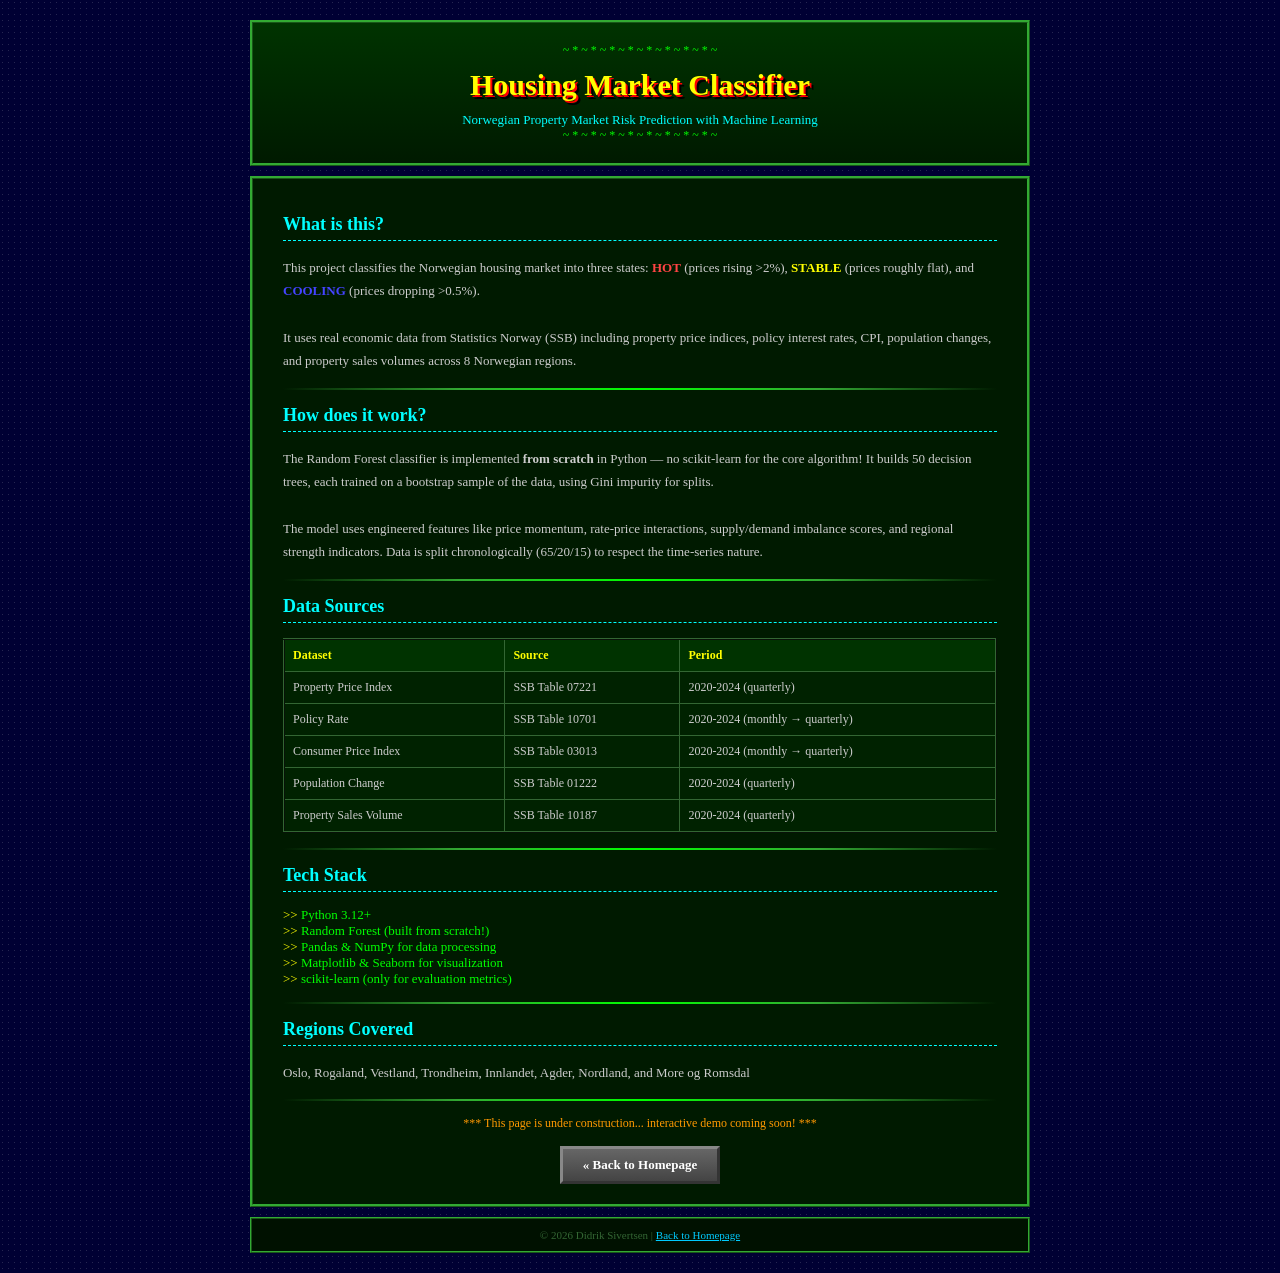
==== landing/housingclassifier/index.html @ 6ca65d62 "Initial portfolio site with Docker Compose orchestration Retro 2002-style landing page at didriksi.c" ====
<!DOCTYPE html>
<html lang="en">
<head>
    <meta charset="UTF-8">
    <meta name="viewport" content="width=device-width, initial-scale=1.0">
    <title>Housing Market Classifier - Didrik Sivertsen</title>
    <style>
        body {
            background-color: #000033;
            background-image: url("data:image/svg+xml,%3Csvg width='6' height='6' viewBox='0 0 6 6' xmlns='http://www.w3.org/2000/svg'%3E%3Crect width='1' height='1' x='2' y='2' fill='%23ffffff' opacity='0.15'/%3E%3C/svg%3E");
            color: #00ff00;
            font-family: 'Comic Sans MS', 'Comic Sans', cursive;
            margin: 0;
            padding: 0;
        }

        .container {
            width: 780px;
            margin: 0 auto;
        }

        .header-table {
            width: 100%;
            border: 3px ridge #33aa33;
            background: linear-gradient(180deg, #003300 0%, #001a00 100%);
            margin-top: 20px;
        }

        .header-table td {
            text-align: center;
            padding: 20px;
        }

        h1 {
            font-size: 30px;
            color: #ffff00;
            text-shadow: 2px 2px #ff0000, 4px 4px #000000;
            margin: 10px 0;
        }

        h2 {
            color: #00ffff;
            font-size: 18px;
            border-bottom: 1px dashed #00ffff;
            padding-bottom: 5px;
        }

        .main-table {
            width: 100%;
            border: 3px ridge #33aa33;
            background-color: #001a00;
            margin-top: 10px;
        }

        .main-table td {
            padding: 20px 30px;
            vertical-align: top;
        }

        .content-text {
            color: #cccccc;
            font-size: 13px;
            line-height: 1.8;
        }

        .tech-list {
            color: #00ff00;
            font-size: 13px;
            list-style-type: none;
            padding-left: 0;
        }

        .tech-list li::before {
            content: ">> ";
            color: #ffff00;
        }

        .separator {
            border: 0;
            height: 2px;
            background: linear-gradient(90deg, transparent, #33aa33, #00ff00, #33aa33, transparent);
            margin: 15px 0;
        }

        .info-table {
            width: 100%;
            border: 2px inset #336633;
            background-color: #002200;
            border-collapse: collapse;
            margin: 10px 0;
            font-size: 12px;
        }

        .info-table th {
            background-color: #003300;
            color: #ffff00;
            padding: 8px;
            border: 1px solid #336633;
            text-align: left;
        }

        .info-table td {
            color: #cccccc;
            padding: 8px;
            border: 1px solid #336633;
        }

        .back-btn {
            display: inline-block;
            padding: 8px 20px;
            font-family: 'Comic Sans MS', 'Comic Sans', cursive;
            font-size: 13px;
            font-weight: bold;
            text-decoration: none;
            background: linear-gradient(180deg, #666666 0%, #444444 100%);
            color: #ffffff;
            border: 3px outset #888888;
            cursor: pointer;
        }

        .back-btn:hover {
            border-style: inset;
        }

        .construction {
            color: #ff9900;
            font-size: 12px;
            text-align: center;
        }

        .stars {
            color: #00ff00;
            font-size: 12px;
        }

        .footer-table {
            width: 100%;
            border: 2px ridge #33aa33;
            background-color: #001100;
            margin-top: 10px;
            margin-bottom: 20px;
        }

        .footer-table td {
            text-align: center;
            padding: 10px;
            font-size: 11px;
            color: #336633;
        }

        a {
            color: #00ccff;
        }

        a:visited {
            color: #cc66ff;
        }

        .blink {
            animation: blink-animation 1s steps(2, start) infinite;
        }

        @keyframes blink-animation {
            to { visibility: hidden; }
        }

        .label-hot { color: #ff4444; font-weight: bold; }
        .label-stable { color: #ffff00; font-weight: bold; }
        .label-cooling { color: #4444ff; font-weight: bold; }
    </style>
</head>
<body>

<div class="container">

    <!-- HEADER -->
    <table class="header-table" cellpadding="0" cellspacing="0">
        <tr>
            <td>
                <div class="stars">~ * ~ * ~ * ~ * ~ * ~ * ~ * ~ * ~</div>
                <h1>Housing Market Classifier</h1>
                <div style="color: #00ffff; font-size: 13px;">Norwegian Property Market Risk Prediction with Machine Learning</div>
                <div class="stars">~ * ~ * ~ * ~ * ~ * ~ * ~ * ~ * ~</div>
            </td>
        </tr>
    </table>

    <!-- MAIN CONTENT -->
    <table class="main-table" cellpadding="0" cellspacing="0">
        <tr>
            <td>
                <h2>What is this?</h2>
                <p class="content-text">
                    This project classifies the Norwegian housing market into three states:
                    <span class="label-hot">HOT</span> (prices rising &gt;2%),
                    <span class="label-stable">STABLE</span> (prices roughly flat), and
                    <span class="label-cooling">COOLING</span> (prices dropping &gt;0.5%).
                    <br><br>
                    It uses real economic data from Statistics Norway (SSB) including property
                    price indices, policy interest rates, CPI, population changes, and property
                    sales volumes across 8 Norwegian regions.
                </p>

                <hr class="separator">

                <h2>How does it work?</h2>
                <p class="content-text">
                    The Random Forest classifier is implemented <b>from scratch</b> in Python &mdash;
                    no scikit-learn for the core algorithm! It builds 50 decision trees, each trained
                    on a bootstrap sample of the data, using Gini impurity for splits.
                    <br><br>
                    The model uses engineered features like price momentum, rate-price interactions,
                    supply/demand imbalance scores, and regional strength indicators. Data is split
                    chronologically (65/20/15) to respect the time-series nature.
                </p>

                <hr class="separator">

                <h2>Data Sources</h2>
                <table class="info-table">
                    <tr>
                        <th>Dataset</th>
                        <th>Source</th>
                        <th>Period</th>
                    </tr>
                    <tr>
                        <td>Property Price Index</td>
                        <td>SSB Table 07221</td>
                        <td>2020-2024 (quarterly)</td>
                    </tr>
                    <tr>
                        <td>Policy Rate</td>
                        <td>SSB Table 10701</td>
                        <td>2020-2024 (monthly &rarr; quarterly)</td>
                    </tr>
                    <tr>
                        <td>Consumer Price Index</td>
                        <td>SSB Table 03013</td>
                        <td>2020-2024 (monthly &rarr; quarterly)</td>
                    </tr>
                    <tr>
                        <td>Population Change</td>
                        <td>SSB Table 01222</td>
                        <td>2020-2024 (quarterly)</td>
                    </tr>
                    <tr>
                        <td>Property Sales Volume</td>
                        <td>SSB Table 10187</td>
                        <td>2020-2024 (quarterly)</td>
                    </tr>
                </table>

                <hr class="separator">

                <h2>Tech Stack</h2>
                <ul class="tech-list">
                    <li>Python 3.12+</li>
                    <li>Random Forest (built from scratch!)</li>
                    <li>Pandas &amp; NumPy for data processing</li>
                    <li>Matplotlib &amp; Seaborn for visualization</li>
                    <li>scikit-learn (only for evaluation metrics)</li>
                </ul>

                <hr class="separator">

                <h2>Regions Covered</h2>
                <p class="content-text">
                    Oslo, Rogaland, Vestland, Trondheim, Innlandet, Agder, Nordland, and More og Romsdal
                </p>

                <hr class="separator">

                <p class="construction">
                    <span class="blink">***</span>
                    This page is under construction... interactive demo coming soon!
                    <span class="blink">***</span>
                </p>

                <div style="text-align: center; margin-top: 15px;">
                    <a href="/" class="back-btn">&laquo; Back to Homepage</a>
                </div>
            </td>
        </tr>
    </table>

    <!-- FOOTER -->
    <table class="footer-table" cellpadding="0" cellspacing="0">
        <tr>
            <td>
                <div>&copy; 2026 Didrik Sivertsen | <a href="/">Back to Homepage</a></div>
            </td>
        </tr>
    </table>

</div>

</body>
</html>
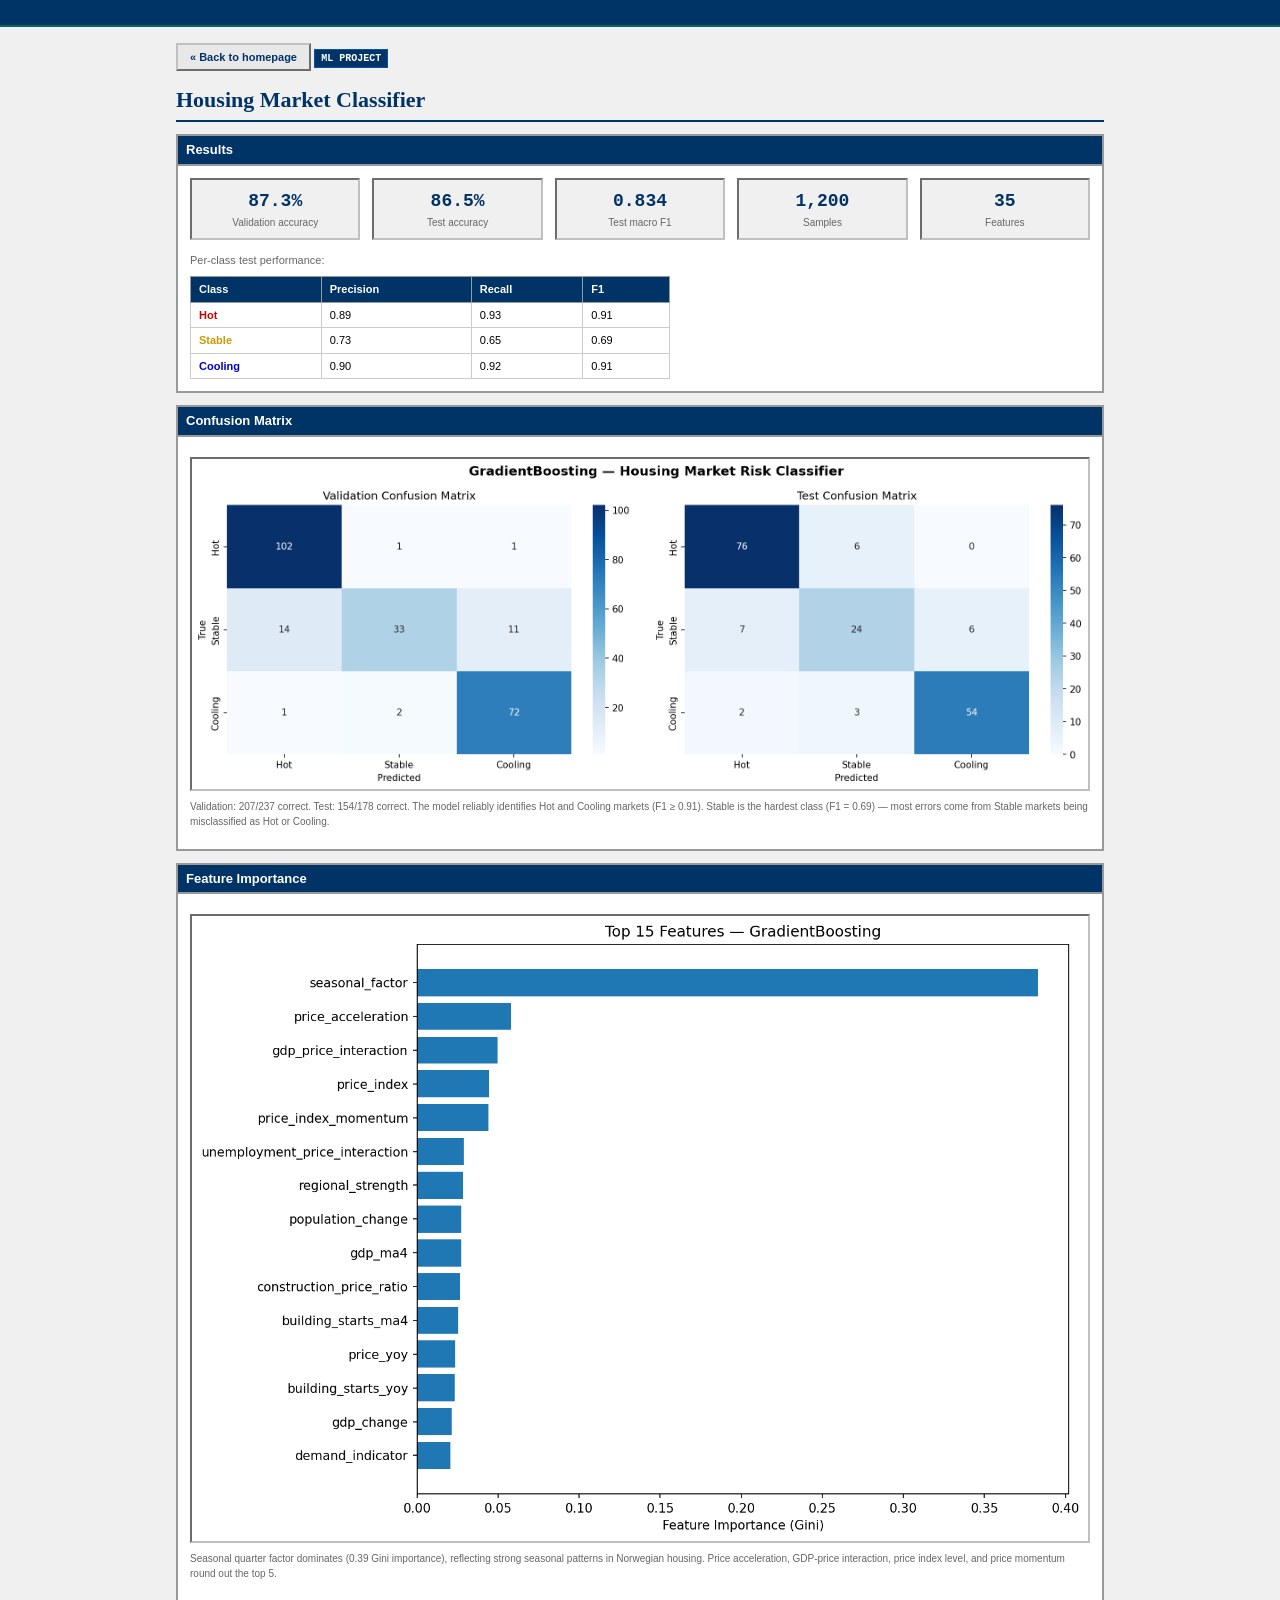
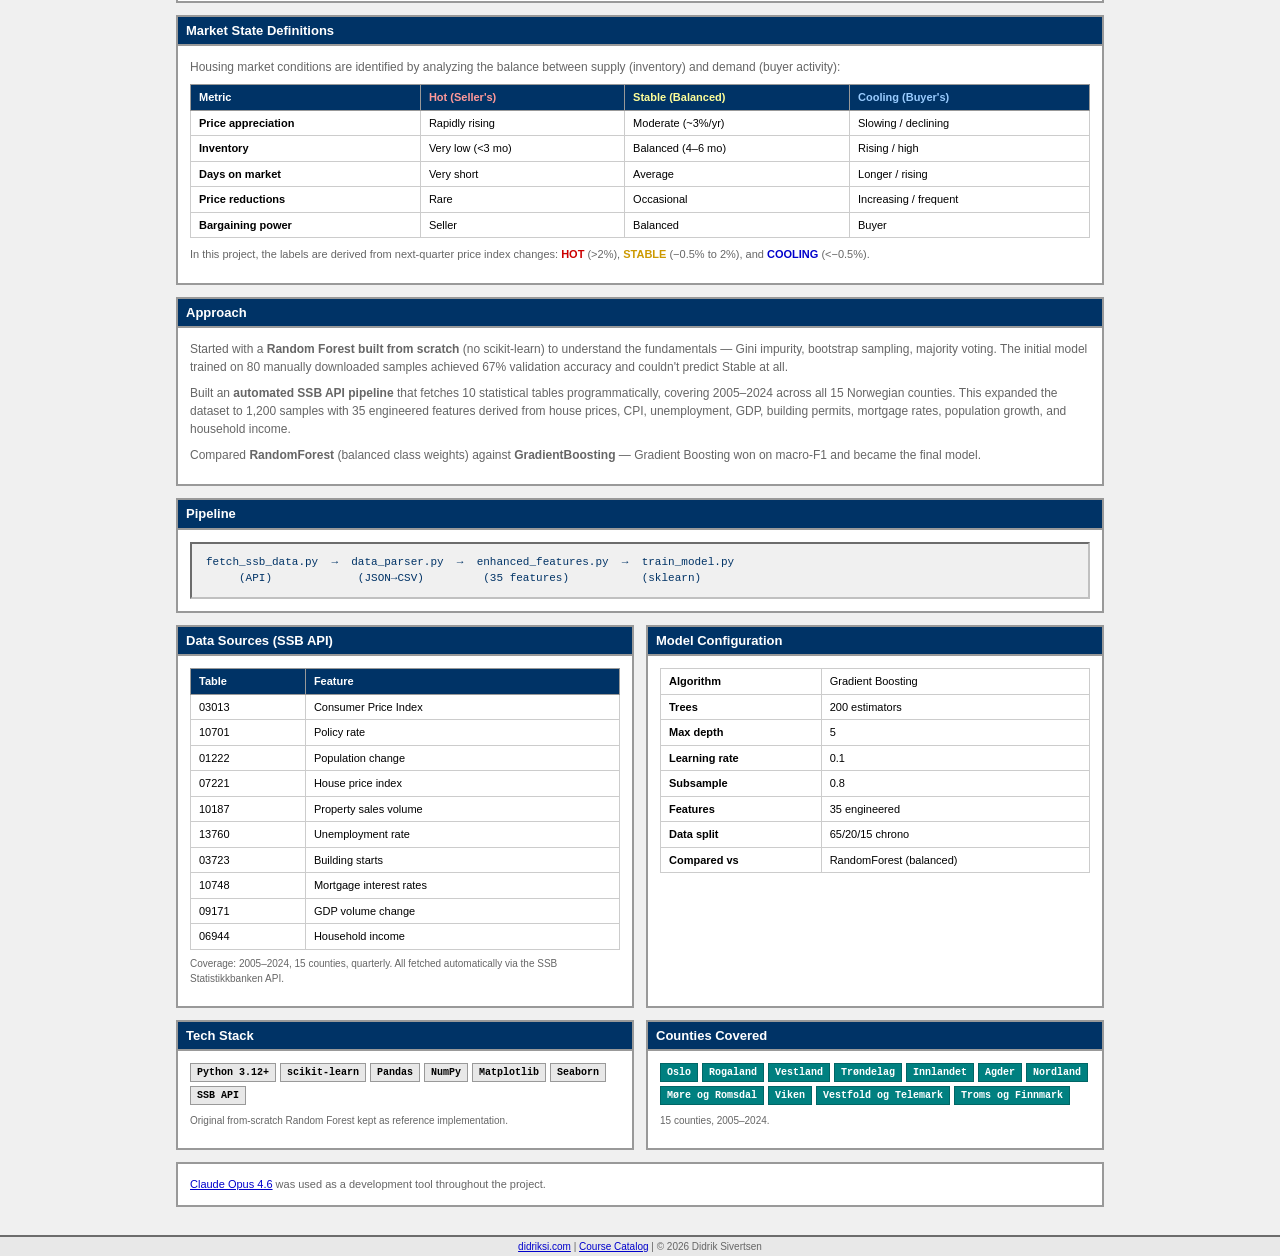
==== commit 48138ca2: "Redesign landing and housing classifier pages with retro style and real ML results - Restyle homepag" ====
--- a/landing/housingclassifier/index.html
+++ b/landing/housingclassifier/index.html
@@ -5,294 +5,649 @@
     <meta name="viewport" content="width=device-width, initial-scale=1.0">
     <title>Housing Market Classifier - Didrik Sivertsen</title>
     <style>
-        body {
-            background-color: #000033;
-            background-image: url("data:image/svg+xml,%3Csvg width='6' height='6' viewBox='0 0 6 6' xmlns='http://www.w3.org/2000/svg'%3E%3Crect width='1' height='1' x='2' y='2' fill='%23ffffff' opacity='0.15'/%3E%3C/svg%3E");
-            color: #00ff00;
-            font-family: 'Comic Sans MS', 'Comic Sans', cursive;
+        :root {
+            --navy: #003366;
+            --teal: #008080;
+            --dark-teal: #006666;
+            --silver: #c0c0c0;
+            --light-gray: #e8e8e8;
+            --bg-gray: #f0f0f0;
+            --dark-gray: #666666;
+            --white: #ffffff;
+            --black: #000000;
+            --border-dark: #999999;
+            --border-light: #cccccc;
+            --highlight-bg: #ffffcc;
+        }
+
+        *, *::before, *::after {
+            box-sizing: border-box;
             margin: 0;
             padding: 0;
         }
 
+        body {
+            font-family: Verdana, Tahoma, Geneva, Arial, sans-serif;
+            font-size: 12px;
+            line-height: 1.5;
+            color: var(--black);
+            background-color: var(--bg-gray);
+            min-height: 100vh;
+            display: flex;
+            flex-direction: column;
+        }
+
+        .marquee {
+            background-color: var(--navy);
+            color: #00ff00;
+            font-family: 'Courier New', Courier, monospace;
+            font-size: 11px;
+            padding: 4px 0;
+            overflow: hidden;
+            white-space: nowrap;
+            border-bottom: 2px solid var(--dark-teal);
+        }
+
+        .marquee-text {
+            display: inline-block;
+            white-space: nowrap;
+            animation: marquee-scroll 22s linear infinite;
+            padding-left: 100%;
+        }
+
+        @keyframes marquee-scroll {
+            0% { transform: translateX(0); }
+            100% { transform: translateX(-100%); }
+        }
+
         .container {
-            width: 780px;
+            flex: 1;
+            max-width: 960px;
+            width: 100%;
             margin: 0 auto;
-        }
-
-        .header-table {
+            padding: 16px;
+        }
+
+        .btn-back {
+            font-family: Verdana, Tahoma, sans-serif;
+            font-size: 11px;
+            font-weight: bold;
+            padding: 4px 12px;
+            background-color: var(--light-gray);
+            color: var(--navy);
+            border: 2px outset var(--silver);
+            cursor: pointer;
+            text-decoration: none;
+            display: inline-block;
+            margin-bottom: 12px;
+        }
+
+        .btn-back:hover { background-color: var(--silver); }
+        .btn-back:active { border-style: inset; }
+
+        h1 {
+            font-family: Georgia, 'Times New Roman', Times, serif;
+            font-size: 22px;
+            font-weight: bold;
+            color: var(--navy);
+            border-bottom: 2px solid var(--navy);
+            padding-bottom: 4px;
+            margin-bottom: 12px;
+        }
+
+        p { margin-bottom: 8px; }
+
+        .panel {
+            background-color: var(--white);
+            border: 2px solid var(--border-dark);
+            margin-bottom: 12px;
+        }
+
+        .panel-header {
+            background-color: var(--navy);
+            color: var(--white);
+            font-family: Verdana, Tahoma, sans-serif;
+            font-size: 13px;
+            font-weight: bold;
+            padding: 4px 8px;
+            border-bottom: 2px solid var(--border-dark);
+        }
+
+        .panel-body {
+            padding: 12px;
+        }
+
+        .panel-body p {
+            font-size: 12px;
+            color: var(--dark-gray);
+        }
+
+        .badge {
+            display: inline-block;
+            font-family: 'Courier New', Courier, monospace;
+            font-size: 10px;
+            font-weight: bold;
+            padding: 1px 6px;
+            border: 1px solid #0055aa;
+            background-color: var(--navy);
+            color: var(--white);
+            margin-bottom: 8px;
+        }
+
+        /* Stats row */
+        .stats-row {
+            display: flex;
+            gap: 12px;
+            margin-bottom: 12px;
+            flex-wrap: wrap;
+        }
+
+        .stat-box {
+            text-align: center;
+            background-color: var(--bg-gray);
+            border: 2px inset var(--silver);
+            padding: 8px 16px;
+            flex: 1;
+            min-width: 100px;
+        }
+
+        .highlight-number {
+            font-family: 'Courier New', Courier, monospace;
+            font-size: 18px;
+            font-weight: bold;
+            color: var(--navy);
+        }
+
+        .highlight-label {
+            font-size: 10px;
+            color: var(--dark-gray);
+        }
+
+        /* Per-class table */
+        .data-table {
             width: 100%;
-            border: 3px ridge #33aa33;
-            background: linear-gradient(180deg, #003300 0%, #001a00 100%);
-            margin-top: 20px;
-        }
-
-        .header-table td {
+            border-collapse: collapse;
+            font-size: 11px;
+            border: 1px solid var(--border-dark);
+        }
+
+        .data-table th {
+            text-align: left;
+            font-weight: bold;
+            font-size: 11px;
+            color: var(--white);
+            background-color: var(--navy);
+            padding: 4px 8px;
+            border: 1px solid var(--border-dark);
+        }
+
+        .data-table td {
+            padding: 4px 8px;
+            color: var(--black);
+            border: 1px solid var(--border-light);
+            background-color: var(--white);
+        }
+
+        .data-table tr:hover td {
+            background-color: var(--highlight-bg);
+        }
+
+        /* Labels */
+        .label-hot { color: #cc0000; font-weight: bold; }
+        .label-stable { color: #cc9900; font-weight: bold; }
+        .label-cooling { color: #0000cc; font-weight: bold; }
+
+        /* Images */
+        .chart-img {
+            width: 100%;
+            max-width: 100%;
+            border: 2px inset var(--silver);
+            display: block;
+            margin: 8px 0;
+        }
+
+        /* Two-column layout */
+        .two-col {
+            display: grid;
+            grid-template-columns: 1fr 1fr;
+            gap: 12px;
+        }
+
+        @media (max-width: 700px) {
+            .two-col { grid-template-columns: 1fr; }
+        }
+
+        /* Tech badges */
+        .tech-list {
+            list-style: none;
+            padding: 0;
+            display: flex;
+            flex-wrap: wrap;
+            gap: 4px;
+        }
+
+        .tech-list li {
+            font-family: 'Courier New', Courier, monospace;
+            font-size: 10px;
+            font-weight: bold;
+            padding: 1px 6px;
+            border: 1px solid var(--border-dark);
+            background-color: var(--light-gray);
+            color: var(--black);
+        }
+
+        /* Region badges */
+        .region-list {
+            display: flex;
+            flex-wrap: wrap;
+            gap: 4px;
+        }
+
+        .region-tag {
+            font-family: 'Courier New', Courier, monospace;
+            font-size: 10px;
+            font-weight: bold;
+            padding: 1px 6px;
+            border: 1px solid var(--dark-teal);
+            background-color: var(--teal);
+            color: var(--white);
+        }
+
+        /* Feature bar chart (CSS) */
+        .feat-row {
+            display: flex;
+            align-items: center;
+            margin-bottom: 3px;
+        }
+
+        .feat-name {
+            min-width: 180px;
+            font-family: 'Courier New', Courier, monospace;
+            font-size: 10px;
+            color: var(--dark-gray);
+            text-align: right;
+            padding-right: 8px;
+        }
+
+        .feat-bar-bg {
+            flex: 1;
+            height: 14px;
+            background-color: var(--light-gray);
+            border: 1px solid var(--border-light);
+        }
+
+        .feat-bar-fill {
+            height: 100%;
+            background-color: var(--navy);
+        }
+
+        .feat-bar-fill.top {
+            background-color: var(--teal);
+        }
+
+        .feat-value {
+            font-family: 'Courier New', Courier, monospace;
+            font-size: 10px;
+            color: var(--dark-gray);
+            min-width: 45px;
+            padding-left: 6px;
+        }
+
+        /* Pipeline */
+        .pipeline {
+            font-family: 'Courier New', Courier, monospace;
+            font-size: 11px;
+            color: var(--navy);
+            background-color: var(--bg-gray);
+            border: 2px inset var(--silver);
+            padding: 10px 14px;
+            white-space: pre;
+            overflow-x: auto;
+        }
+
+        /* Status bar */
+        .status-bar {
+            background-color: var(--light-gray);
+            border-top: 2px inset var(--silver);
+            padding: 2px 8px;
+            font-size: 10px;
+            color: var(--dark-gray);
             text-align: center;
-            padding: 20px;
-        }
-
-        h1 {
-            font-size: 30px;
-            color: #ffff00;
-            text-shadow: 2px 2px #ff0000, 4px 4px #000000;
-            margin: 10px 0;
-        }
-
-        h2 {
-            color: #00ffff;
-            font-size: 18px;
-            border-bottom: 1px dashed #00ffff;
-            padding-bottom: 5px;
-        }
-
-        .main-table {
-            width: 100%;
-            border: 3px ridge #33aa33;
-            background-color: #001a00;
-            margin-top: 10px;
-        }
-
-        .main-table td {
-            padding: 20px 30px;
-            vertical-align: top;
-        }
-
-        .content-text {
-            color: #cccccc;
-            font-size: 13px;
-            line-height: 1.8;
-        }
-
-        .tech-list {
-            color: #00ff00;
-            font-size: 13px;
-            list-style-type: none;
-            padding-left: 0;
-        }
-
-        .tech-list li::before {
-            content: ">> ";
-            color: #ffff00;
-        }
-
-        .separator {
-            border: 0;
-            height: 2px;
-            background: linear-gradient(90deg, transparent, #33aa33, #00ff00, #33aa33, transparent);
-            margin: 15px 0;
-        }
-
-        .info-table {
-            width: 100%;
-            border: 2px inset #336633;
-            background-color: #002200;
-            border-collapse: collapse;
-            margin: 10px 0;
-            font-size: 12px;
-        }
-
-        .info-table th {
-            background-color: #003300;
-            color: #ffff00;
-            padding: 8px;
-            border: 1px solid #336633;
-            text-align: left;
-        }
-
-        .info-table td {
-            color: #cccccc;
-            padding: 8px;
-            border: 1px solid #336633;
-        }
-
-        .back-btn {
-            display: inline-block;
-            padding: 8px 20px;
-            font-family: 'Comic Sans MS', 'Comic Sans', cursive;
-            font-size: 13px;
-            font-weight: bold;
-            text-decoration: none;
-            background: linear-gradient(180deg, #666666 0%, #444444 100%);
-            color: #ffffff;
-            border: 3px outset #888888;
-            cursor: pointer;
-        }
-
-        .back-btn:hover {
-            border-style: inset;
-        }
-
-        .construction {
-            color: #ff9900;
-            font-size: 12px;
-            text-align: center;
-        }
-
-        .stars {
-            color: #00ff00;
-            font-size: 12px;
-        }
-
-        .footer-table {
-            width: 100%;
-            border: 2px ridge #33aa33;
-            background-color: #001100;
-            margin-top: 10px;
-            margin-bottom: 20px;
-        }
-
-        .footer-table td {
-            text-align: center;
-            padding: 10px;
-            font-size: 11px;
-            color: #336633;
-        }
-
-        a {
-            color: #00ccff;
-        }
-
-        a:visited {
-            color: #cc66ff;
-        }
-
-        .blink {
-            animation: blink-animation 1s steps(2, start) infinite;
-        }
-
-        @keyframes blink-animation {
-            to { visibility: hidden; }
-        }
-
-        .label-hot { color: #ff4444; font-weight: bold; }
-        .label-stable { color: #ffff00; font-weight: bold; }
-        .label-cooling { color: #4444ff; font-weight: bold; }
+            margin-top: auto;
+        }
+
+        .status-bar a {
+            color: #0000cc;
+            text-decoration: underline;
+        }
+
+        .status-bar a:hover { color: #cc0000; }
     </style>
 </head>
 <body>
 
-<div class="container">
-
-    <!-- HEADER -->
-    <table class="header-table" cellpadding="0" cellspacing="0">
-        <tr>
-            <td>
-                <div class="stars">~ * ~ * ~ * ~ * ~ * ~ * ~ * ~ * ~</div>
-                <h1>Housing Market Classifier</h1>
-                <div style="color: #00ffff; font-size: 13px;">Norwegian Property Market Risk Prediction with Machine Learning</div>
-                <div class="stars">~ * ~ * ~ * ~ * ~ * ~ * ~ * ~ * ~</div>
-            </td>
-        </tr>
-    </table>
-
-    <!-- MAIN CONTENT -->
-    <table class="main-table" cellpadding="0" cellspacing="0">
-        <tr>
-            <td>
-                <h2>What is this?</h2>
-                <p class="content-text">
-                    This project classifies the Norwegian housing market into three states:
-                    <span class="label-hot">HOT</span> (prices rising &gt;2%),
-                    <span class="label-stable">STABLE</span> (prices roughly flat), and
-                    <span class="label-cooling">COOLING</span> (prices dropping &gt;0.5%).
-                    <br><br>
-                    It uses real economic data from Statistics Norway (SSB) including property
-                    price indices, policy interest rates, CPI, population changes, and property
-                    sales volumes across 8 Norwegian regions.
-                </p>
-
-                <hr class="separator">
-
-                <h2>How does it work?</h2>
-                <p class="content-text">
-                    The Random Forest classifier is implemented <b>from scratch</b> in Python &mdash;
-                    no scikit-learn for the core algorithm! It builds 50 decision trees, each trained
-                    on a bootstrap sample of the data, using Gini impurity for splits.
-                    <br><br>
-                    The model uses engineered features like price momentum, rate-price interactions,
-                    supply/demand imbalance scores, and regional strength indicators. Data is split
-                    chronologically (65/20/15) to respect the time-series nature.
-                </p>
-
-                <hr class="separator">
-
-                <h2>Data Sources</h2>
-                <table class="info-table">
-                    <tr>
-                        <th>Dataset</th>
-                        <th>Source</th>
-                        <th>Period</th>
-                    </tr>
-                    <tr>
-                        <td>Property Price Index</td>
-                        <td>SSB Table 07221</td>
-                        <td>2020-2024 (quarterly)</td>
-                    </tr>
-                    <tr>
-                        <td>Policy Rate</td>
-                        <td>SSB Table 10701</td>
-                        <td>2020-2024 (monthly &rarr; quarterly)</td>
-                    </tr>
-                    <tr>
-                        <td>Consumer Price Index</td>
-                        <td>SSB Table 03013</td>
-                        <td>2020-2024 (monthly &rarr; quarterly)</td>
-                    </tr>
-                    <tr>
-                        <td>Population Change</td>
-                        <td>SSB Table 01222</td>
-                        <td>2020-2024 (quarterly)</td>
-                    </tr>
-                    <tr>
-                        <td>Property Sales Volume</td>
-                        <td>SSB Table 10187</td>
-                        <td>2020-2024 (quarterly)</td>
-                    </tr>
+    <div class="marquee">
+        <div class="marquee-text">
+            *** Housing Market Classifier *** 86.5% test accuracy with Gradient Boosting *** 1,200 samples across 15 Norwegian counties *** didriksi.com ***
+        </div>
+    </div>
+
+    <div class="container">
+        <a href="/" class="btn-back">&laquo; Back to homepage</a>
+
+        <span class="badge">ML PROJECT</span>
+        <h1>Housing Market Classifier</h1>
+
+        <!-- Key Results First -->
+        <div class="panel">
+            <div class="panel-header">Results</div>
+            <div class="panel-body">
+                <div class="stats-row">
+                    <div class="stat-box">
+                        <div class="highlight-number">87.3%</div>
+                        <div class="highlight-label">Validation accuracy</div>
+                    </div>
+                    <div class="stat-box">
+                        <div class="highlight-number">86.5%</div>
+                        <div class="highlight-label">Test accuracy</div>
+                    </div>
+                    <div class="stat-box">
+                        <div class="highlight-number">0.834</div>
+                        <div class="highlight-label">Test macro F1</div>
+                    </div>
+                    <div class="stat-box">
+                        <div class="highlight-number">1,200</div>
+                        <div class="highlight-label">Samples</div>
+                    </div>
+                    <div class="stat-box">
+                        <div class="highlight-number">35</div>
+                        <div class="highlight-label">Features</div>
+                    </div>
+                </div>
+
+                <p style="font-size: 11px; color: var(--dark-gray);">
+                    Per-class test performance:
+                </p>
+                <table class="data-table" style="max-width: 480px;">
+                    <thead>
+                        <tr>
+                            <th>Class</th>
+                            <th>Precision</th>
+                            <th>Recall</th>
+                            <th>F1</th>
+                        </tr>
+                    </thead>
+                    <tbody>
+                        <tr>
+                            <td><span class="label-hot">Hot</span></td>
+                            <td>0.89</td>
+                            <td>0.93</td>
+                            <td>0.91</td>
+                        </tr>
+                        <tr>
+                            <td><span class="label-stable">Stable</span></td>
+                            <td>0.73</td>
+                            <td>0.65</td>
+                            <td>0.69</td>
+                        </tr>
+                        <tr>
+                            <td><span class="label-cooling">Cooling</span></td>
+                            <td>0.90</td>
+                            <td>0.92</td>
+                            <td>0.91</td>
+                        </tr>
+                    </tbody>
                 </table>
-
-                <hr class="separator">
-
-                <h2>Tech Stack</h2>
-                <ul class="tech-list">
-                    <li>Python 3.12+</li>
-                    <li>Random Forest (built from scratch!)</li>
-                    <li>Pandas &amp; NumPy for data processing</li>
-                    <li>Matplotlib &amp; Seaborn for visualization</li>
-                    <li>scikit-learn (only for evaluation metrics)</li>
-                </ul>
-
-                <hr class="separator">
-
-                <h2>Regions Covered</h2>
-                <p class="content-text">
-                    Oslo, Rogaland, Vestland, Trondheim, Innlandet, Agder, Nordland, and More og Romsdal
-                </p>
-
-                <hr class="separator">
-
-                <p class="construction">
-                    <span class="blink">***</span>
-                    This page is under construction... interactive demo coming soon!
-                    <span class="blink">***</span>
-                </p>
-
-                <div style="text-align: center; margin-top: 15px;">
-                    <a href="/" class="back-btn">&laquo; Back to Homepage</a>
+            </div>
+        </div>
+
+        <!-- Confusion Matrix -->
+        <div class="panel">
+            <div class="panel-header">Confusion Matrix</div>
+            <div class="panel-body">
+                <img src="img/confusion_matrix.png" alt="Confusion matrix showing validation and test results for GradientBoosting classifier" class="chart-img">
+                <p style="font-size: 10px; color: var(--dark-gray); margin-top: 4px;">
+                    Validation: 207/237 correct. Test: 154/178 correct. The model reliably identifies
+                    Hot and Cooling markets (F1 &ge; 0.91). Stable is the hardest class (F1 = 0.69) &mdash;
+                    most errors come from Stable markets being misclassified as Hot or Cooling.
+                </p>
+            </div>
+        </div>
+
+        <!-- Feature Importance -->
+        <div class="panel">
+            <div class="panel-header">Feature Importance</div>
+            <div class="panel-body">
+                <img src="img/feature_importance.png" alt="Top 15 features by Gini importance for GradientBoosting model" class="chart-img">
+                <p style="font-size: 10px; color: var(--dark-gray); margin-top: 4px;">
+                    Seasonal quarter factor dominates (0.39 Gini importance), reflecting strong
+                    seasonal patterns in Norwegian housing. Price acceleration, GDP-price interaction,
+                    price index level, and price momentum round out the top 5.
+                </p>
+            </div>
+        </div>
+
+        <!-- Market States -->
+        <div class="panel">
+            <div class="panel-header">Market State Definitions</div>
+            <div class="panel-body">
+                <p>
+                    Housing market conditions are identified by analyzing the balance between supply
+                    (inventory) and demand (buyer activity):
+                </p>
+
+                <table class="data-table" style="margin: 8px 0;">
+                    <thead>
+                        <tr>
+                            <th>Metric</th>
+                            <th><span style="color: #ff9999;">Hot (Seller's)</span></th>
+                            <th><span style="color: #ffff99;">Stable (Balanced)</span></th>
+                            <th><span style="color: #99ccff;">Cooling (Buyer's)</span></th>
+                        </tr>
+                    </thead>
+                    <tbody>
+                        <tr>
+                            <td style="font-weight: bold;">Price appreciation</td>
+                            <td>Rapidly rising</td>
+                            <td>Moderate (~3%/yr)</td>
+                            <td>Slowing / declining</td>
+                        </tr>
+                        <tr>
+                            <td style="font-weight: bold;">Inventory</td>
+                            <td>Very low (&lt;3 mo)</td>
+                            <td>Balanced (4&ndash;6 mo)</td>
+                            <td>Rising / high</td>
+                        </tr>
+                        <tr>
+                            <td style="font-weight: bold;">Days on market</td>
+                            <td>Very short</td>
+                            <td>Average</td>
+                            <td>Longer / rising</td>
+                        </tr>
+                        <tr>
+                            <td style="font-weight: bold;">Price reductions</td>
+                            <td>Rare</td>
+                            <td>Occasional</td>
+                            <td>Increasing / frequent</td>
+                        </tr>
+                        <tr>
+                            <td style="font-weight: bold;">Bargaining power</td>
+                            <td>Seller</td>
+                            <td>Balanced</td>
+                            <td>Buyer</td>
+                        </tr>
+                    </tbody>
+                </table>
+
+                <p style="font-size: 11px; color: var(--dark-gray);">
+                    In this project, the labels are derived from next-quarter price index changes:
+                    <span class="label-hot">HOT</span> (&gt;2%),
+                    <span class="label-stable">STABLE</span> (&minus;0.5% to 2%), and
+                    <span class="label-cooling">COOLING</span> (&lt;&minus;0.5%).
+                </p>
+            </div>
+        </div>
+
+        <!-- Approach -->
+        <div class="panel">
+            <div class="panel-header">Approach</div>
+            <div class="panel-body">
+                <p>
+                    Started with a <b>Random Forest built from scratch</b> (no scikit-learn) to
+                    understand the fundamentals &mdash; Gini impurity, bootstrap sampling, majority voting.
+                    The initial model trained on 80 manually downloaded samples achieved 67% validation
+                    accuracy and couldn't predict Stable at all.
+                </p>
+                <p>
+                    Built an <b>automated SSB API pipeline</b> that fetches 10 statistical tables
+                    programmatically, covering 2005&ndash;2024 across all 15 Norwegian counties.
+                    This expanded the dataset to 1,200 samples with 35 engineered features
+                    derived from house prices, CPI, unemployment, GDP, building permits,
+                    mortgage rates, population growth, and household income.
+                </p>
+                <p>
+                    Compared <b>RandomForest</b> (balanced class weights) against <b>GradientBoosting</b> &mdash;
+                    Gradient Boosting won on macro-F1 and became the final model.
+                </p>
+            </div>
+        </div>
+
+        <!-- Pipeline -->
+        <div class="panel">
+            <div class="panel-header">Pipeline</div>
+            <div class="panel-body">
+                <div class="pipeline">fetch_ssb_data.py  &rarr;  data_parser.py  &rarr;  enhanced_features.py  &rarr;  train_model.py
+     (API)             (JSON&rarr;CSV)         (35 features)           (sklearn)</div>
+            </div>
+        </div>
+
+        <!-- Data Sources & Model Config side by side -->
+        <div class="two-col">
+            <div class="panel">
+                <div class="panel-header">Data Sources (SSB API)</div>
+                <div class="panel-body">
+                    <table class="data-table">
+                        <thead>
+                            <tr>
+                                <th>Table</th>
+                                <th>Feature</th>
+                            </tr>
+                        </thead>
+                        <tbody>
+                            <tr><td>03013</td><td>Consumer Price Index</td></tr>
+                            <tr><td>10701</td><td>Policy rate</td></tr>
+                            <tr><td>01222</td><td>Population change</td></tr>
+                            <tr><td>07221</td><td>House price index</td></tr>
+                            <tr><td>10187</td><td>Property sales volume</td></tr>
+                            <tr><td>13760</td><td>Unemployment rate</td></tr>
+                            <tr><td>03723</td><td>Building starts</td></tr>
+                            <tr><td>10748</td><td>Mortgage interest rates</td></tr>
+                            <tr><td>09171</td><td>GDP volume change</td></tr>
+                            <tr><td>06944</td><td>Household income</td></tr>
+                        </tbody>
+                    </table>
+                    <p style="font-size: 10px; color: var(--dark-gray); margin-top: 6px;">
+                        Coverage: 2005&ndash;2024, 15 counties, quarterly.
+                        All fetched automatically via the SSB Statistikkbanken API.
+                    </p>
                 </div>
-            </td>
-        </tr>
-    </table>
-
-    <!-- FOOTER -->
-    <table class="footer-table" cellpadding="0" cellspacing="0">
-        <tr>
-            <td>
-                <div>&copy; 2026 Didrik Sivertsen | <a href="/">Back to Homepage</a></div>
-            </td>
-        </tr>
-    </table>
-
-</div>
+            </div>
+
+            <div class="panel">
+                <div class="panel-header">Model Configuration</div>
+                <div class="panel-body">
+                    <table class="data-table">
+                        <tr>
+                            <td style="font-weight: bold;">Algorithm</td>
+                            <td>Gradient Boosting</td>
+                        </tr>
+                        <tr>
+                            <td style="font-weight: bold;">Trees</td>
+                            <td>200 estimators</td>
+                        </tr>
+                        <tr>
+                            <td style="font-weight: bold;">Max depth</td>
+                            <td>5</td>
+                        </tr>
+                        <tr>
+                            <td style="font-weight: bold;">Learning rate</td>
+                            <td>0.1</td>
+                        </tr>
+                        <tr>
+                            <td style="font-weight: bold;">Subsample</td>
+                            <td>0.8</td>
+                        </tr>
+                        <tr>
+                            <td style="font-weight: bold;">Features</td>
+                            <td>35 engineered</td>
+                        </tr>
+                        <tr>
+                            <td style="font-weight: bold;">Data split</td>
+                            <td>65/20/15 chrono</td>
+                        </tr>
+                        <tr>
+                            <td style="font-weight: bold;">Compared vs</td>
+                            <td>RandomForest (balanced)</td>
+                        </tr>
+                    </table>
+                </div>
+            </div>
+        </div>
+
+        <!-- Tech & Regions -->
+        <div class="two-col">
+            <div class="panel">
+                <div class="panel-header">Tech Stack</div>
+                <div class="panel-body">
+                    <ul class="tech-list">
+                        <li>Python 3.12+</li>
+                        <li>scikit-learn</li>
+                        <li>Pandas</li>
+                        <li>NumPy</li>
+                        <li>Matplotlib</li>
+                        <li>Seaborn</li>
+                        <li>SSB API</li>
+                    </ul>
+                    <p style="font-size: 10px; color: var(--dark-gray); margin-top: 8px;">
+                        Original from-scratch Random Forest kept as reference implementation.
+                    </p>
+                </div>
+            </div>
+            <div class="panel">
+                <div class="panel-header">Counties Covered</div>
+                <div class="panel-body">
+                    <div class="region-list">
+                        <span class="region-tag">Oslo</span>
+                        <span class="region-tag">Rogaland</span>
+                        <span class="region-tag">Vestland</span>
+                        <span class="region-tag">Tr&oslash;ndelag</span>
+                        <span class="region-tag">Innlandet</span>
+                        <span class="region-tag">Agder</span>
+                        <span class="region-tag">Nordland</span>
+                        <span class="region-tag">M&oslash;re og Romsdal</span>
+                        <span class="region-tag">Viken</span>
+                        <span class="region-tag">Vestfold og Telemark</span>
+                        <span class="region-tag">Troms og Finnmark</span>
+                    </div>
+                    <p style="font-size: 10px; color: var(--dark-gray); margin-top: 8px;">
+                        15 counties, 2005&ndash;2024.
+                    </p>
+                </div>
+            </div>
+        </div>
+
+        <!-- Development note -->
+        <div class="panel">
+            <div class="panel-body" style="font-size: 11px; color: var(--dark-gray);">
+                <a href="https://www.anthropic.com/claude" style="color: #0000cc;">Claude Opus 4.6</a> was used as a development tool throughout the project.
+            </div>
+        </div>
+
+    </div>
+
+    <div class="status-bar">
+        <a href="/">didriksi.com</a> | <a href="/coursecatalog">Course Catalog</a> | &copy; 2026 Didrik Sivertsen
+    </div>
 
 </body>
 </html>
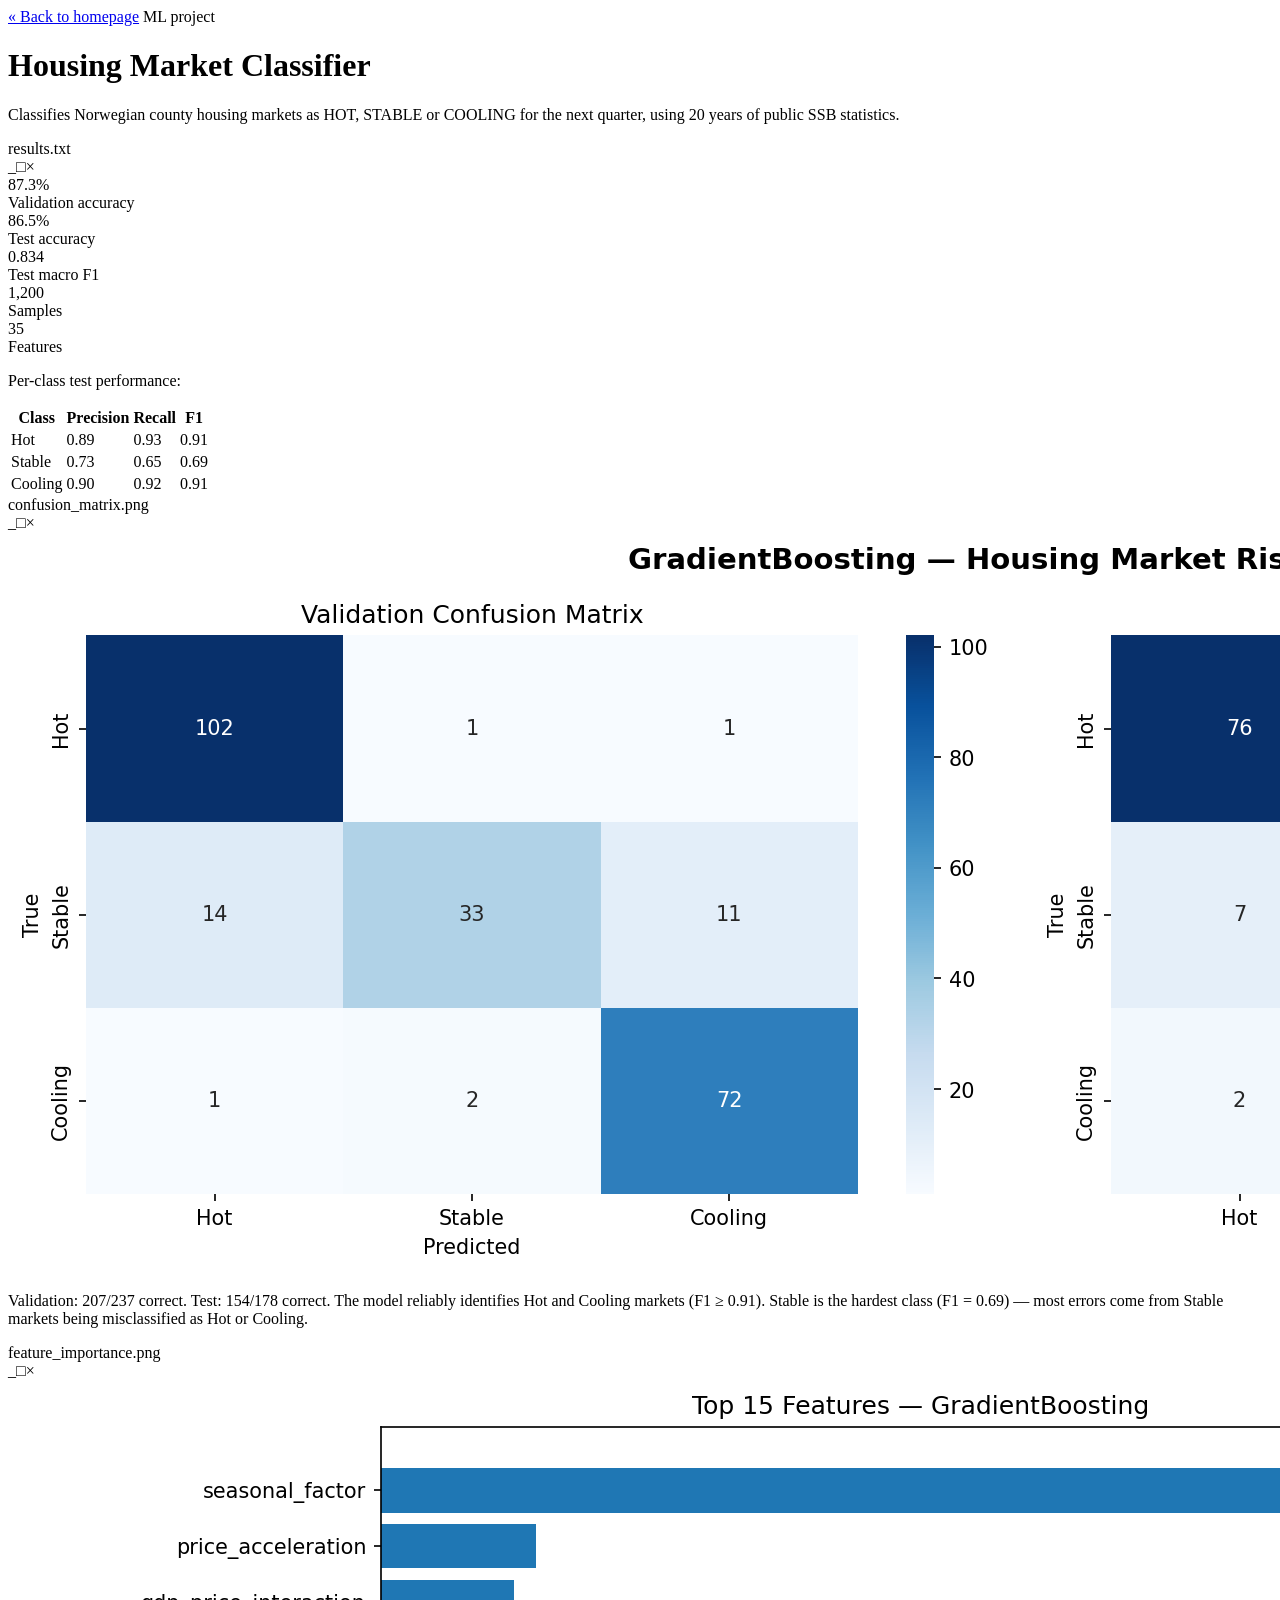
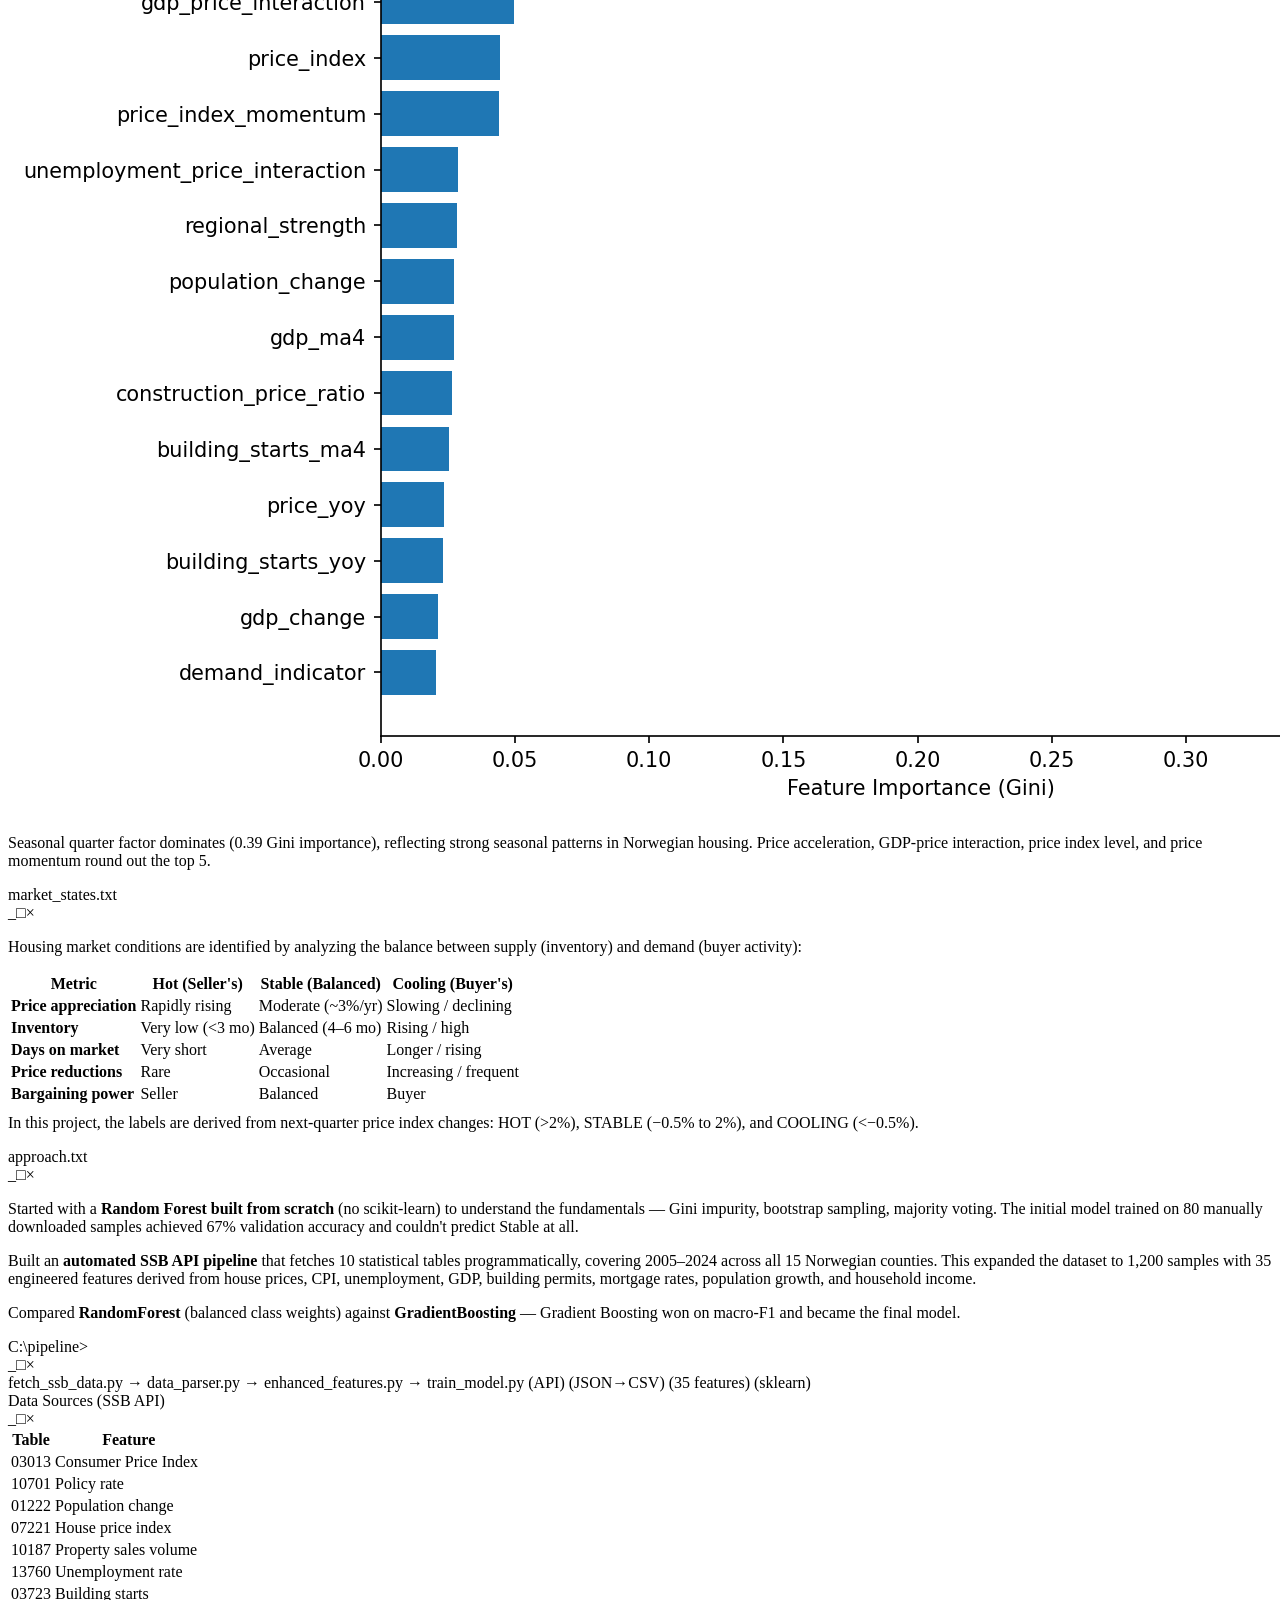
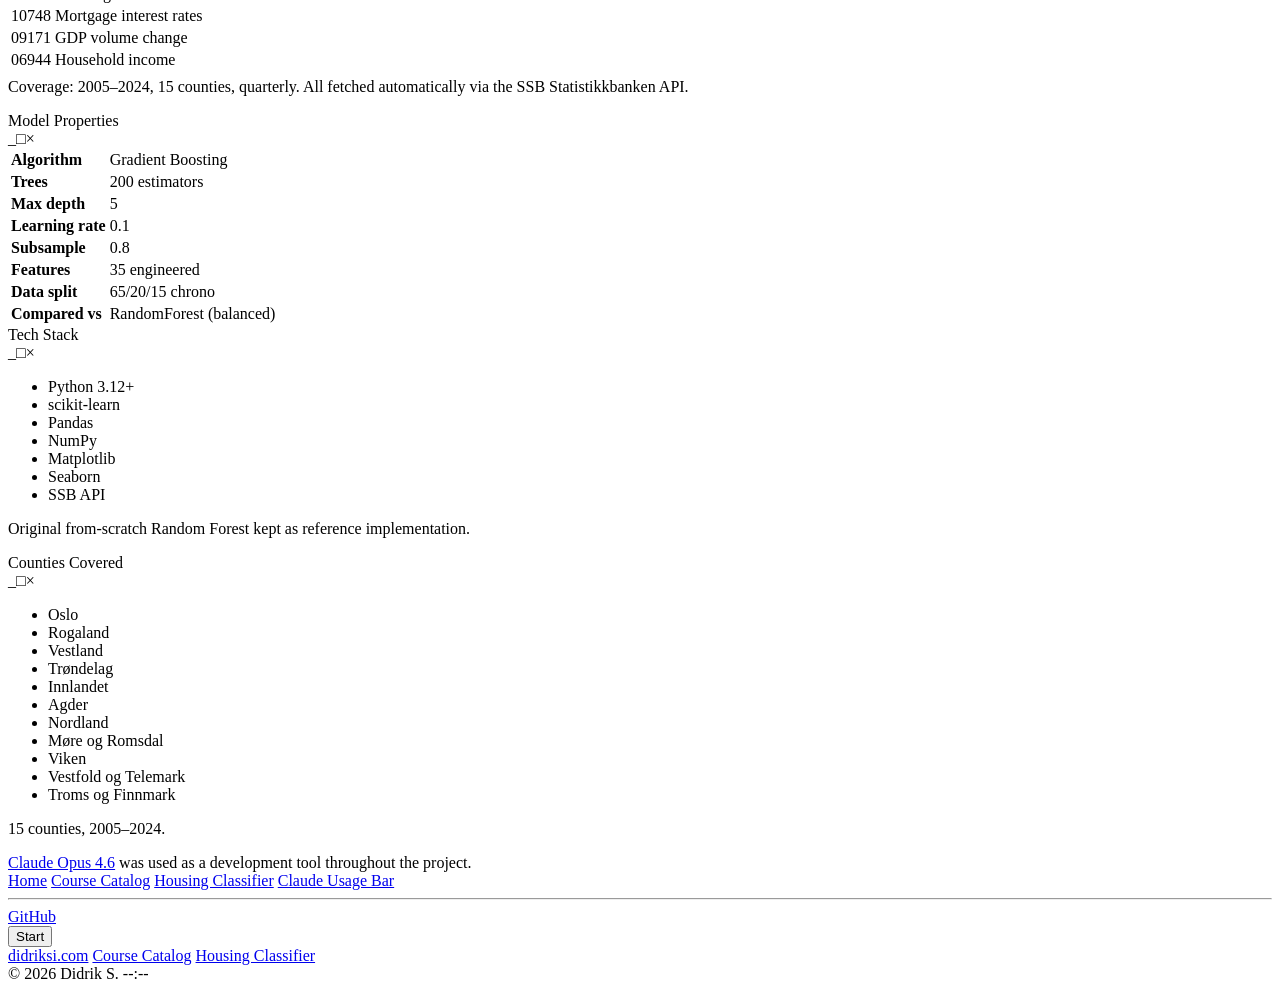
==== commit a354862d: "Redesign site as Win98 desktop and add live activity feed - Shared Win98 design system (win98.css, p" ====
--- a/landing/housingclassifier/index.html
+++ b/landing/housingclassifier/index.html
@@ -4,535 +4,178 @@
     <meta charset="UTF-8">
     <meta name="viewport" content="width=device-width, initial-scale=1.0">
     <title>Housing Market Classifier - Didrik Sivertsen</title>
-    <style>
-        :root {
-            --navy: #003366;
-            --teal: #008080;
-            --dark-teal: #006666;
-            --silver: #c0c0c0;
-            --light-gray: #e8e8e8;
-            --bg-gray: #f0f0f0;
-            --dark-gray: #666666;
-            --white: #ffffff;
-            --black: #000000;
-            --border-dark: #999999;
-            --border-light: #cccccc;
-            --highlight-bg: #ffffcc;
-        }
-
-        *, *::before, *::after {
-            box-sizing: border-box;
-            margin: 0;
-            padding: 0;
-        }
-
-        body {
-            font-family: Verdana, Tahoma, Geneva, Arial, sans-serif;
-            font-size: 12px;
-            line-height: 1.5;
-            color: var(--black);
-            background-color: var(--bg-gray);
-            min-height: 100vh;
-            display: flex;
-            flex-direction: column;
-        }
-
-        .marquee {
-            background-color: var(--navy);
-            color: #00ff00;
-            font-family: 'Courier New', Courier, monospace;
-            font-size: 11px;
-            padding: 4px 0;
-            overflow: hidden;
-            white-space: nowrap;
-            border-bottom: 2px solid var(--dark-teal);
-        }
-
-        .marquee-text {
-            display: inline-block;
-            white-space: nowrap;
-            animation: marquee-scroll 22s linear infinite;
-            padding-left: 100%;
-        }
-
-        @keyframes marquee-scroll {
-            0% { transform: translateX(0); }
-            100% { transform: translateX(-100%); }
-        }
-
-        .container {
-            flex: 1;
-            max-width: 960px;
-            width: 100%;
-            margin: 0 auto;
-            padding: 16px;
-        }
-
-        .btn-back {
-            font-family: Verdana, Tahoma, sans-serif;
-            font-size: 11px;
-            font-weight: bold;
-            padding: 4px 12px;
-            background-color: var(--light-gray);
-            color: var(--navy);
-            border: 2px outset var(--silver);
-            cursor: pointer;
-            text-decoration: none;
-            display: inline-block;
-            margin-bottom: 12px;
-        }
-
-        .btn-back:hover { background-color: var(--silver); }
-        .btn-back:active { border-style: inset; }
-
-        h1 {
-            font-family: Georgia, 'Times New Roman', Times, serif;
-            font-size: 22px;
-            font-weight: bold;
-            color: var(--navy);
-            border-bottom: 2px solid var(--navy);
-            padding-bottom: 4px;
-            margin-bottom: 12px;
-        }
-
-        p { margin-bottom: 8px; }
-
-        .panel {
-            background-color: var(--white);
-            border: 2px solid var(--border-dark);
-            margin-bottom: 12px;
-        }
-
-        .panel-header {
-            background-color: var(--navy);
-            color: var(--white);
-            font-family: Verdana, Tahoma, sans-serif;
-            font-size: 13px;
-            font-weight: bold;
-            padding: 4px 8px;
-            border-bottom: 2px solid var(--border-dark);
-        }
-
-        .panel-body {
-            padding: 12px;
-        }
-
-        .panel-body p {
-            font-size: 12px;
-            color: var(--dark-gray);
-        }
-
-        .badge {
-            display: inline-block;
-            font-family: 'Courier New', Courier, monospace;
-            font-size: 10px;
-            font-weight: bold;
-            padding: 1px 6px;
-            border: 1px solid #0055aa;
-            background-color: var(--navy);
-            color: var(--white);
-            margin-bottom: 8px;
-        }
-
-        /* Stats row */
-        .stats-row {
-            display: flex;
-            gap: 12px;
-            margin-bottom: 12px;
-            flex-wrap: wrap;
-        }
-
-        .stat-box {
-            text-align: center;
-            background-color: var(--bg-gray);
-            border: 2px inset var(--silver);
-            padding: 8px 16px;
-            flex: 1;
-            min-width: 100px;
-        }
-
-        .highlight-number {
-            font-family: 'Courier New', Courier, monospace;
-            font-size: 18px;
-            font-weight: bold;
-            color: var(--navy);
-        }
-
-        .highlight-label {
-            font-size: 10px;
-            color: var(--dark-gray);
-        }
-
-        /* Per-class table */
-        .data-table {
-            width: 100%;
-            border-collapse: collapse;
-            font-size: 11px;
-            border: 1px solid var(--border-dark);
-        }
-
-        .data-table th {
-            text-align: left;
-            font-weight: bold;
-            font-size: 11px;
-            color: var(--white);
-            background-color: var(--navy);
-            padding: 4px 8px;
-            border: 1px solid var(--border-dark);
-        }
-
-        .data-table td {
-            padding: 4px 8px;
-            color: var(--black);
-            border: 1px solid var(--border-light);
-            background-color: var(--white);
-        }
-
-        .data-table tr:hover td {
-            background-color: var(--highlight-bg);
-        }
-
-        /* Labels */
-        .label-hot { color: #cc0000; font-weight: bold; }
-        .label-stable { color: #cc9900; font-weight: bold; }
-        .label-cooling { color: #0000cc; font-weight: bold; }
-
-        /* Images */
-        .chart-img {
-            width: 100%;
-            max-width: 100%;
-            border: 2px inset var(--silver);
-            display: block;
-            margin: 8px 0;
-        }
-
-        /* Two-column layout */
-        .two-col {
-            display: grid;
-            grid-template-columns: 1fr 1fr;
-            gap: 12px;
-        }
-
-        @media (max-width: 700px) {
-            .two-col { grid-template-columns: 1fr; }
-        }
-
-        /* Tech badges */
-        .tech-list {
-            list-style: none;
-            padding: 0;
-            display: flex;
-            flex-wrap: wrap;
-            gap: 4px;
-        }
-
-        .tech-list li {
-            font-family: 'Courier New', Courier, monospace;
-            font-size: 10px;
-            font-weight: bold;
-            padding: 1px 6px;
-            border: 1px solid var(--border-dark);
-            background-color: var(--light-gray);
-            color: var(--black);
-        }
-
-        /* Region badges */
-        .region-list {
-            display: flex;
-            flex-wrap: wrap;
-            gap: 4px;
-        }
-
-        .region-tag {
-            font-family: 'Courier New', Courier, monospace;
-            font-size: 10px;
-            font-weight: bold;
-            padding: 1px 6px;
-            border: 1px solid var(--dark-teal);
-            background-color: var(--teal);
-            color: var(--white);
-        }
-
-        /* Feature bar chart (CSS) */
-        .feat-row {
-            display: flex;
-            align-items: center;
-            margin-bottom: 3px;
-        }
-
-        .feat-name {
-            min-width: 180px;
-            font-family: 'Courier New', Courier, monospace;
-            font-size: 10px;
-            color: var(--dark-gray);
-            text-align: right;
-            padding-right: 8px;
-        }
-
-        .feat-bar-bg {
-            flex: 1;
-            height: 14px;
-            background-color: var(--light-gray);
-            border: 1px solid var(--border-light);
-        }
-
-        .feat-bar-fill {
-            height: 100%;
-            background-color: var(--navy);
-        }
-
-        .feat-bar-fill.top {
-            background-color: var(--teal);
-        }
-
-        .feat-value {
-            font-family: 'Courier New', Courier, monospace;
-            font-size: 10px;
-            color: var(--dark-gray);
-            min-width: 45px;
-            padding-left: 6px;
-        }
-
-        /* Pipeline */
-        .pipeline {
-            font-family: 'Courier New', Courier, monospace;
-            font-size: 11px;
-            color: var(--navy);
-            background-color: var(--bg-gray);
-            border: 2px inset var(--silver);
-            padding: 10px 14px;
-            white-space: pre;
-            overflow-x: auto;
-        }
-
-        /* Status bar */
-        .status-bar {
-            background-color: var(--light-gray);
-            border-top: 2px inset var(--silver);
-            padding: 2px 8px;
-            font-size: 10px;
-            color: var(--dark-gray);
-            text-align: center;
-            margin-top: auto;
-        }
-
-        .status-bar a {
-            color: #0000cc;
-            text-decoration: underline;
-        }
-
-        .status-bar a:hover { color: #cc0000; }
-    </style>
+    <meta name="description" content="Classifying the Norwegian housing market as HOT, STABLE or COOLING with gradient boosting on SSB data.">
+    <link rel="icon" href="/assets/icons/chart.svg" type="image/svg+xml">
+    <link rel="preconnect" href="https://fonts.googleapis.com">
+    <link rel="preconnect" href="https://fonts.gstatic.com" crossorigin>
+    <link href="https://fonts.googleapis.com/css2?family=Pixelify+Sans:wght@400;600&family=VT323&display=swap" rel="stylesheet">
+    <link rel="stylesheet" href="/assets/css/win98.css">
+    <link rel="stylesheet" href="/assets/css/project.css">
 </head>
 <body>
 
-    <div class="marquee">
-        <div class="marquee-text">
-            *** Housing Market Classifier *** 86.5% test accuracy with Gradient Boosting *** 1,200 samples across 15 Norwegian counties *** didriksi.com ***
-        </div>
-    </div>
-
-    <div class="container">
-        <a href="/" class="btn-back">&laquo; Back to homepage</a>
-
-        <span class="badge">ML PROJECT</span>
+<main class="desktop">
+
+    <header class="page-head">
+        <div class="toolbar">
+            <a href="/" class="btn btn-sm">&laquo; Back to homepage</a>
+            <span class="tag tag-navy">ML project</span>
+        </div>
         <h1>Housing Market Classifier</h1>
-
-        <!-- Key Results First -->
-        <div class="panel">
-            <div class="panel-header">Results</div>
-            <div class="panel-body">
-                <div class="stats-row">
-                    <div class="stat-box">
-                        <div class="highlight-number">87.3%</div>
-                        <div class="highlight-label">Validation accuracy</div>
-                    </div>
-                    <div class="stat-box">
-                        <div class="highlight-number">86.5%</div>
-                        <div class="highlight-label">Test accuracy</div>
-                    </div>
-                    <div class="stat-box">
-                        <div class="highlight-number">0.834</div>
-                        <div class="highlight-label">Test macro F1</div>
-                    </div>
-                    <div class="stat-box">
-                        <div class="highlight-number">1,200</div>
-                        <div class="highlight-label">Samples</div>
-                    </div>
-                    <div class="stat-box">
-                        <div class="highlight-number">35</div>
-                        <div class="highlight-label">Features</div>
-                    </div>
-                </div>
-
-                <p style="font-size: 11px; color: var(--dark-gray);">
-                    Per-class test performance:
-                </p>
-                <table class="data-table" style="max-width: 480px;">
+        <p class="lede">Classifies Norwegian county housing markets as HOT, STABLE or COOLING for the next quarter, using 20 years of public SSB statistics.</p>
+    </header>
+
+    <!-- Results -->
+    <section class="window">
+        <div class="title-bar">
+            <div class="title-bar-text"><img src="/assets/icons/chart.svg" alt="">results.txt</div>
+            <div class="title-bar-controls" aria-hidden="true"><span>_</span><span>□</span><span>×</span></div>
+        </div>
+        <div class="window-body">
+            <div class="stats-row">
+                <div class="stat-box"><div class="num">87.3%</div><div class="label">Validation accuracy</div></div>
+                <div class="stat-box"><div class="num">86.5%</div><div class="label">Test accuracy</div></div>
+                <div class="stat-box"><div class="num">0.834</div><div class="label">Test macro F1</div></div>
+                <div class="stat-box"><div class="num">1,200</div><div class="label">Samples</div></div>
+                <div class="stat-box"><div class="num">35</div><div class="label">Features</div></div>
+            </div>
+
+            <p class="caption">Per-class test performance:</p>
+            <div class="table-wrap" style="max-width: 480px;">
+                <table class="list-view">
+                    <thead>
+                        <tr><th>Class</th><th>Precision</th><th>Recall</th><th>F1</th></tr>
+                    </thead>
+                    <tbody>
+                        <tr><td><span class="label-hot">Hot</span></td><td>0.89</td><td>0.93</td><td>0.91</td></tr>
+                        <tr><td><span class="label-stable">Stable</span></td><td>0.73</td><td>0.65</td><td>0.69</td></tr>
+                        <tr><td><span class="label-cooling">Cooling</span></td><td>0.90</td><td>0.92</td><td>0.91</td></tr>
+                    </tbody>
+                </table>
+            </div>
+        </div>
+    </section>
+
+    <!-- Confusion Matrix -->
+    <section class="window">
+        <div class="title-bar">
+            <div class="title-bar-text"><img src="/assets/icons/chart.svg" alt="">confusion_matrix.png</div>
+            <div class="title-bar-controls" aria-hidden="true"><span>_</span><span>□</span><span>×</span></div>
+        </div>
+        <div class="window-body">
+            <img src="img/confusion_matrix.png" alt="Confusion matrix showing validation and test results for GradientBoosting classifier" class="chart-img">
+            <p class="caption">
+                Validation: 207/237 correct. Test: 154/178 correct. The model reliably identifies
+                Hot and Cooling markets (F1 &ge; 0.91). Stable is the hardest class (F1 = 0.69) &mdash;
+                most errors come from Stable markets being misclassified as Hot or Cooling.
+            </p>
+        </div>
+    </section>
+
+    <!-- Feature Importance -->
+    <section class="window">
+        <div class="title-bar">
+            <div class="title-bar-text"><img src="/assets/icons/chart.svg" alt="">feature_importance.png</div>
+            <div class="title-bar-controls" aria-hidden="true"><span>_</span><span>□</span><span>×</span></div>
+        </div>
+        <div class="window-body">
+            <img src="img/feature_importance.png" alt="Top 15 features by Gini importance for GradientBoosting model" class="chart-img">
+            <p class="caption">
+                Seasonal quarter factor dominates (0.39 Gini importance), reflecting strong
+                seasonal patterns in Norwegian housing. Price acceleration, GDP-price interaction,
+                price index level, and price momentum round out the top 5.
+            </p>
+        </div>
+    </section>
+
+    <!-- Market States -->
+    <section class="window">
+        <div class="title-bar">
+            <div class="title-bar-text"><img src="/assets/icons/notepad.svg" alt="">market_states.txt</div>
+            <div class="title-bar-controls" aria-hidden="true"><span>_</span><span>□</span><span>×</span></div>
+        </div>
+        <div class="window-body sunken">
+            <p>
+                Housing market conditions are identified by analyzing the balance between supply
+                (inventory) and demand (buyer activity):
+            </p>
+            <div class="table-wrap">
+                <table class="list-view">
                     <thead>
                         <tr>
-                            <th>Class</th>
-                            <th>Precision</th>
-                            <th>Recall</th>
-                            <th>F1</th>
+                            <th>Metric</th>
+                            <th><span class="label-hot">Hot (Seller's)</span></th>
+                            <th><span class="label-stable">Stable (Balanced)</span></th>
+                            <th><span class="label-cooling">Cooling (Buyer's)</span></th>
                         </tr>
                     </thead>
                     <tbody>
-                        <tr>
-                            <td><span class="label-hot">Hot</span></td>
-                            <td>0.89</td>
-                            <td>0.93</td>
-                            <td>0.91</td>
-                        </tr>
-                        <tr>
-                            <td><span class="label-stable">Stable</span></td>
-                            <td>0.73</td>
-                            <td>0.65</td>
-                            <td>0.69</td>
-                        </tr>
-                        <tr>
-                            <td><span class="label-cooling">Cooling</span></td>
-                            <td>0.90</td>
-                            <td>0.92</td>
-                            <td>0.91</td>
-                        </tr>
+                        <tr><td><b>Price appreciation</b></td><td>Rapidly rising</td><td>Moderate (~3%/yr)</td><td>Slowing / declining</td></tr>
+                        <tr><td><b>Inventory</b></td><td>Very low (&lt;3 mo)</td><td>Balanced (4&ndash;6 mo)</td><td>Rising / high</td></tr>
+                        <tr><td><b>Days on market</b></td><td>Very short</td><td>Average</td><td>Longer / rising</td></tr>
+                        <tr><td><b>Price reductions</b></td><td>Rare</td><td>Occasional</td><td>Increasing / frequent</td></tr>
+                        <tr><td><b>Bargaining power</b></td><td>Seller</td><td>Balanced</td><td>Buyer</td></tr>
                     </tbody>
                 </table>
             </div>
-        </div>
-
-        <!-- Confusion Matrix -->
-        <div class="panel">
-            <div class="panel-header">Confusion Matrix</div>
-            <div class="panel-body">
-                <img src="img/confusion_matrix.png" alt="Confusion matrix showing validation and test results for GradientBoosting classifier" class="chart-img">
-                <p style="font-size: 10px; color: var(--dark-gray); margin-top: 4px;">
-                    Validation: 207/237 correct. Test: 154/178 correct. The model reliably identifies
-                    Hot and Cooling markets (F1 &ge; 0.91). Stable is the hardest class (F1 = 0.69) &mdash;
-                    most errors come from Stable markets being misclassified as Hot or Cooling.
-                </p>
-            </div>
-        </div>
-
-        <!-- Feature Importance -->
-        <div class="panel">
-            <div class="panel-header">Feature Importance</div>
-            <div class="panel-body">
-                <img src="img/feature_importance.png" alt="Top 15 features by Gini importance for GradientBoosting model" class="chart-img">
-                <p style="font-size: 10px; color: var(--dark-gray); margin-top: 4px;">
-                    Seasonal quarter factor dominates (0.39 Gini importance), reflecting strong
-                    seasonal patterns in Norwegian housing. Price acceleration, GDP-price interaction,
-                    price index level, and price momentum round out the top 5.
-                </p>
-            </div>
-        </div>
-
-        <!-- Market States -->
-        <div class="panel">
-            <div class="panel-header">Market State Definitions</div>
-            <div class="panel-body">
-                <p>
-                    Housing market conditions are identified by analyzing the balance between supply
-                    (inventory) and demand (buyer activity):
-                </p>
-
-                <table class="data-table" style="margin: 8px 0;">
-                    <thead>
-                        <tr>
-                            <th>Metric</th>
-                            <th><span style="color: #ff9999;">Hot (Seller's)</span></th>
-                            <th><span style="color: #ffff99;">Stable (Balanced)</span></th>
-                            <th><span style="color: #99ccff;">Cooling (Buyer's)</span></th>
-                        </tr>
-                    </thead>
-                    <tbody>
-                        <tr>
-                            <td style="font-weight: bold;">Price appreciation</td>
-                            <td>Rapidly rising</td>
-                            <td>Moderate (~3%/yr)</td>
-                            <td>Slowing / declining</td>
-                        </tr>
-                        <tr>
-                            <td style="font-weight: bold;">Inventory</td>
-                            <td>Very low (&lt;3 mo)</td>
-                            <td>Balanced (4&ndash;6 mo)</td>
-                            <td>Rising / high</td>
-                        </tr>
-                        <tr>
-                            <td style="font-weight: bold;">Days on market</td>
-                            <td>Very short</td>
-                            <td>Average</td>
-                            <td>Longer / rising</td>
-                        </tr>
-                        <tr>
-                            <td style="font-weight: bold;">Price reductions</td>
-                            <td>Rare</td>
-                            <td>Occasional</td>
-                            <td>Increasing / frequent</td>
-                        </tr>
-                        <tr>
-                            <td style="font-weight: bold;">Bargaining power</td>
-                            <td>Seller</td>
-                            <td>Balanced</td>
-                            <td>Buyer</td>
-                        </tr>
-                    </tbody>
-                </table>
-
-                <p style="font-size: 11px; color: var(--dark-gray);">
-                    In this project, the labels are derived from next-quarter price index changes:
-                    <span class="label-hot">HOT</span> (&gt;2%),
-                    <span class="label-stable">STABLE</span> (&minus;0.5% to 2%), and
-                    <span class="label-cooling">COOLING</span> (&lt;&minus;0.5%).
-                </p>
-            </div>
-        </div>
-
-        <!-- Approach -->
-        <div class="panel">
-            <div class="panel-header">Approach</div>
-            <div class="panel-body">
-                <p>
-                    Started with a <b>Random Forest built from scratch</b> (no scikit-learn) to
-                    understand the fundamentals &mdash; Gini impurity, bootstrap sampling, majority voting.
-                    The initial model trained on 80 manually downloaded samples achieved 67% validation
-                    accuracy and couldn't predict Stable at all.
-                </p>
-                <p>
-                    Built an <b>automated SSB API pipeline</b> that fetches 10 statistical tables
-                    programmatically, covering 2005&ndash;2024 across all 15 Norwegian counties.
-                    This expanded the dataset to 1,200 samples with 35 engineered features
-                    derived from house prices, CPI, unemployment, GDP, building permits,
-                    mortgage rates, population growth, and household income.
-                </p>
-                <p>
-                    Compared <b>RandomForest</b> (balanced class weights) against <b>GradientBoosting</b> &mdash;
-                    Gradient Boosting won on macro-F1 and became the final model.
-                </p>
-            </div>
-        </div>
-
-        <!-- Pipeline -->
-        <div class="panel">
-            <div class="panel-header">Pipeline</div>
-            <div class="panel-body">
-                <div class="pipeline">fetch_ssb_data.py  &rarr;  data_parser.py  &rarr;  enhanced_features.py  &rarr;  train_model.py
+            <p class="caption" style="margin-top: 8px;">
+                In this project, the labels are derived from next-quarter price index changes:
+                <span class="label-hot">HOT</span> (&gt;2%),
+                <span class="label-stable">STABLE</span> (&minus;0.5% to 2%), and
+                <span class="label-cooling">COOLING</span> (&lt;&minus;0.5%).
+            </p>
+        </div>
+    </section>
+
+    <!-- Approach -->
+    <section class="window">
+        <div class="title-bar">
+            <div class="title-bar-text"><img src="/assets/icons/notepad.svg" alt="">approach.txt</div>
+            <div class="title-bar-controls" aria-hidden="true"><span>_</span><span>□</span><span>×</span></div>
+        </div>
+        <div class="window-body sunken">
+            <p>
+                Started with a <b>Random Forest built from scratch</b> (no scikit-learn) to
+                understand the fundamentals &mdash; Gini impurity, bootstrap sampling, majority voting.
+                The initial model trained on 80 manually downloaded samples achieved 67% validation
+                accuracy and couldn't predict Stable at all.
+            </p>
+            <p>
+                Built an <b>automated SSB API pipeline</b> that fetches 10 statistical tables
+                programmatically, covering 2005&ndash;2024 across all 15 Norwegian counties.
+                This expanded the dataset to 1,200 samples with 35 engineered features
+                derived from house prices, CPI, unemployment, GDP, building permits,
+                mortgage rates, population growth, and household income.
+            </p>
+            <p>
+                Compared <b>RandomForest</b> (balanced class weights) against <b>GradientBoosting</b> &mdash;
+                Gradient Boosting won on macro-F1 and became the final model.
+            </p>
+        </div>
+    </section>
+
+    <!-- Pipeline -->
+    <section class="window">
+        <div class="title-bar">
+            <div class="title-bar-text"><img src="/assets/icons/exe.svg" alt="">C:\pipeline&gt;</div>
+            <div class="title-bar-controls" aria-hidden="true"><span>_</span><span>□</span><span>×</span></div>
+        </div>
+        <div class="window-body">
+            <div class="pipeline">fetch_ssb_data.py  &rarr;  data_parser.py  &rarr;  enhanced_features.py  &rarr;  train_model.py
      (API)             (JSON&rarr;CSV)         (35 features)           (sklearn)</div>
-            </div>
-        </div>
-
-        <!-- Data Sources & Model Config side by side -->
-        <div class="two-col">
-            <div class="panel">
-                <div class="panel-header">Data Sources (SSB API)</div>
-                <div class="panel-body">
-                    <table class="data-table">
-                        <thead>
-                            <tr>
-                                <th>Table</th>
-                                <th>Feature</th>
-                            </tr>
-                        </thead>
+        </div>
+    </section>
+
+    <div class="row row-2">
+        <section class="window">
+            <div class="title-bar">
+                <div class="title-bar-text"><img src="/assets/icons/globe.svg" alt="">Data Sources (SSB API)</div>
+                <div class="title-bar-controls" aria-hidden="true"><span>_</span><span>□</span><span>×</span></div>
+            </div>
+            <div class="window-body">
+                <div class="table-wrap">
+                    <table class="list-view">
+                        <thead><tr><th>Table</th><th>Feature</th></tr></thead>
                         <tbody>
                             <tr><td>03013</td><td>Consumer Price Index</td></tr>
                             <tr><td>10701</td><td>Policy rate</td></tr>
@@ -546,108 +189,110 @@
                             <tr><td>06944</td><td>Household income</td></tr>
                         </tbody>
                     </table>
-                    <p style="font-size: 10px; color: var(--dark-gray); margin-top: 6px;">
-                        Coverage: 2005&ndash;2024, 15 counties, quarterly.
-                        All fetched automatically via the SSB Statistikkbanken API.
-                    </p>
                 </div>
-            </div>
-
-            <div class="panel">
-                <div class="panel-header">Model Configuration</div>
-                <div class="panel-body">
-                    <table class="data-table">
-                        <tr>
-                            <td style="font-weight: bold;">Algorithm</td>
-                            <td>Gradient Boosting</td>
-                        </tr>
-                        <tr>
-                            <td style="font-weight: bold;">Trees</td>
-                            <td>200 estimators</td>
-                        </tr>
-                        <tr>
-                            <td style="font-weight: bold;">Max depth</td>
-                            <td>5</td>
-                        </tr>
-                        <tr>
-                            <td style="font-weight: bold;">Learning rate</td>
-                            <td>0.1</td>
-                        </tr>
-                        <tr>
-                            <td style="font-weight: bold;">Subsample</td>
-                            <td>0.8</td>
-                        </tr>
-                        <tr>
-                            <td style="font-weight: bold;">Features</td>
-                            <td>35 engineered</td>
-                        </tr>
-                        <tr>
-                            <td style="font-weight: bold;">Data split</td>
-                            <td>65/20/15 chrono</td>
-                        </tr>
-                        <tr>
-                            <td style="font-weight: bold;">Compared vs</td>
-                            <td>RandomForest (balanced)</td>
-                        </tr>
+                <p class="caption" style="margin-top: 6px;">
+                    Coverage: 2005&ndash;2024, 15 counties, quarterly.
+                    All fetched automatically via the SSB Statistikkbanken API.
+                </p>
+            </div>
+        </section>
+
+        <section class="window">
+            <div class="title-bar">
+                <div class="title-bar-text"><img src="/assets/icons/computer.svg" alt="">Model Properties</div>
+                <div class="title-bar-controls" aria-hidden="true"><span>_</span><span>□</span><span>×</span></div>
+            </div>
+            <div class="window-body">
+                <div class="table-wrap">
+                    <table class="list-view">
+                        <tbody>
+                            <tr><td><b>Algorithm</b></td><td>Gradient Boosting</td></tr>
+                            <tr><td><b>Trees</b></td><td>200 estimators</td></tr>
+                            <tr><td><b>Max depth</b></td><td>5</td></tr>
+                            <tr><td><b>Learning rate</b></td><td>0.1</td></tr>
+                            <tr><td><b>Subsample</b></td><td>0.8</td></tr>
+                            <tr><td><b>Features</b></td><td>35 engineered</td></tr>
+                            <tr><td><b>Data split</b></td><td>65/20/15 chrono</td></tr>
+                            <tr><td><b>Compared vs</b></td><td>RandomForest (balanced)</td></tr>
+                        </tbody>
                     </table>
                 </div>
             </div>
-        </div>
-
-        <!-- Tech & Regions -->
-        <div class="two-col">
-            <div class="panel">
-                <div class="panel-header">Tech Stack</div>
-                <div class="panel-body">
-                    <ul class="tech-list">
-                        <li>Python 3.12+</li>
-                        <li>scikit-learn</li>
-                        <li>Pandas</li>
-                        <li>NumPy</li>
-                        <li>Matplotlib</li>
-                        <li>Seaborn</li>
-                        <li>SSB API</li>
-                    </ul>
-                    <p style="font-size: 10px; color: var(--dark-gray); margin-top: 8px;">
-                        Original from-scratch Random Forest kept as reference implementation.
-                    </p>
-                </div>
-            </div>
-            <div class="panel">
-                <div class="panel-header">Counties Covered</div>
-                <div class="panel-body">
-                    <div class="region-list">
-                        <span class="region-tag">Oslo</span>
-                        <span class="region-tag">Rogaland</span>
-                        <span class="region-tag">Vestland</span>
-                        <span class="region-tag">Tr&oslash;ndelag</span>
-                        <span class="region-tag">Innlandet</span>
-                        <span class="region-tag">Agder</span>
-                        <span class="region-tag">Nordland</span>
-                        <span class="region-tag">M&oslash;re og Romsdal</span>
-                        <span class="region-tag">Viken</span>
-                        <span class="region-tag">Vestfold og Telemark</span>
-                        <span class="region-tag">Troms og Finnmark</span>
-                    </div>
-                    <p style="font-size: 10px; color: var(--dark-gray); margin-top: 8px;">
-                        15 counties, 2005&ndash;2024.
-                    </p>
-                </div>
-            </div>
-        </div>
-
-        <!-- Development note -->
-        <div class="panel">
-            <div class="panel-body" style="font-size: 11px; color: var(--dark-gray);">
-                <a href="https://www.anthropic.com/claude" style="color: #0000cc;">Claude Opus 4.6</a> was used as a development tool throughout the project.
-            </div>
-        </div>
-
-    </div>
-
-    <div class="status-bar">
-        <a href="/">didriksi.com</a> | <a href="/coursecatalog">Course Catalog</a> | &copy; 2026 Didrik Sivertsen
-    </div>
-
+        </section>
+    </div>
+
+    <div class="row row-2">
+        <section class="window">
+            <div class="title-bar">
+                <div class="title-bar-text"><img src="/assets/icons/folder.svg" alt="">Tech Stack</div>
+                <div class="title-bar-controls" aria-hidden="true"><span>_</span><span>□</span><span>×</span></div>
+            </div>
+            <div class="window-body">
+                <ul class="chip-list">
+                    <li>Python 3.12+</li>
+                    <li>scikit-learn</li>
+                    <li>Pandas</li>
+                    <li>NumPy</li>
+                    <li>Matplotlib</li>
+                    <li>Seaborn</li>
+                    <li>SSB API</li>
+                </ul>
+                <p class="caption" style="margin-top: 8px;">Original from-scratch Random Forest kept as reference implementation.</p>
+            </div>
+        </section>
+        <section class="window">
+            <div class="title-bar">
+                <div class="title-bar-text"><img src="/assets/icons/globe.svg" alt="">Counties Covered</div>
+                <div class="title-bar-controls" aria-hidden="true"><span>_</span><span>□</span><span>×</span></div>
+            </div>
+            <div class="window-body">
+                <ul class="chip-list teal">
+                    <li>Oslo</li>
+                    <li>Rogaland</li>
+                    <li>Vestland</li>
+                    <li>Tr&oslash;ndelag</li>
+                    <li>Innlandet</li>
+                    <li>Agder</li>
+                    <li>Nordland</li>
+                    <li>M&oslash;re og Romsdal</li>
+                    <li>Viken</li>
+                    <li>Vestfold og Telemark</li>
+                    <li>Troms og Finnmark</li>
+                </ul>
+                <p class="caption" style="margin-top: 8px;">15 counties, 2005&ndash;2024.</p>
+            </div>
+        </section>
+    </div>
+
+    <section class="window">
+        <div class="window-body caption">
+            <a href="https://www.anthropic.com/claude">Claude Opus 4.6</a> was used as a development tool throughout the project.
+        </div>
+    </section>
+
+</main>
+
+<nav class="start-menu" id="start-menu" aria-label="Start menu">
+    <a href="/"><img src="/assets/icons/computer.svg" alt="">Home</a>
+    <a href="/coursecatalog/"><img src="/assets/icons/exe.svg" alt="">Course Catalog</a>
+    <a href="/housingclassifier/"><img src="/assets/icons/chart.svg" alt="">Housing Classifier</a>
+    <a href="https://chromewebstore.google.com/detail/imblbfhdbdecholhjbagcjahdkhidneb?utm_source=item-share-cb" target="_blank" rel="noopener noreferrer"><img src="/assets/icons/globe.svg" alt="">Claude Usage Bar</a>
+    <hr>
+    <a href="https://github.com/disi910" target="_blank" rel="noopener"><img src="/assets/icons/github.svg" alt="">GitHub</a>
+</nav>
+<footer class="taskbar">
+    <button class="btn start-btn" id="start-btn" aria-expanded="false" aria-controls="start-menu"><img src="/assets/icons/start.svg" alt="">Start</button>
+    <div class="taskbar-items">
+        <a class="btn taskbar-item" href="/"><img src="/assets/icons/computer.svg" alt=""><span>didriksi.com</span></a>
+        <a class="btn taskbar-item" href="/coursecatalog/"><img src="/assets/icons/exe.svg" alt=""><span>Course Catalog</span></a>
+        <a class="btn taskbar-item current" href="/housingclassifier/"><img src="/assets/icons/chart.svg" alt=""><span>Housing Classifier</span></a>
+    </div>
+    <div class="tray">
+        <span class="tray-copy">&copy; 2026 Didrik S.</span>
+        <time id="clock">--:--</time>
+    </div>
+</footer>
+
+<script src="/assets/js/taskbar.js" defer></script>
 </body>
 </html>
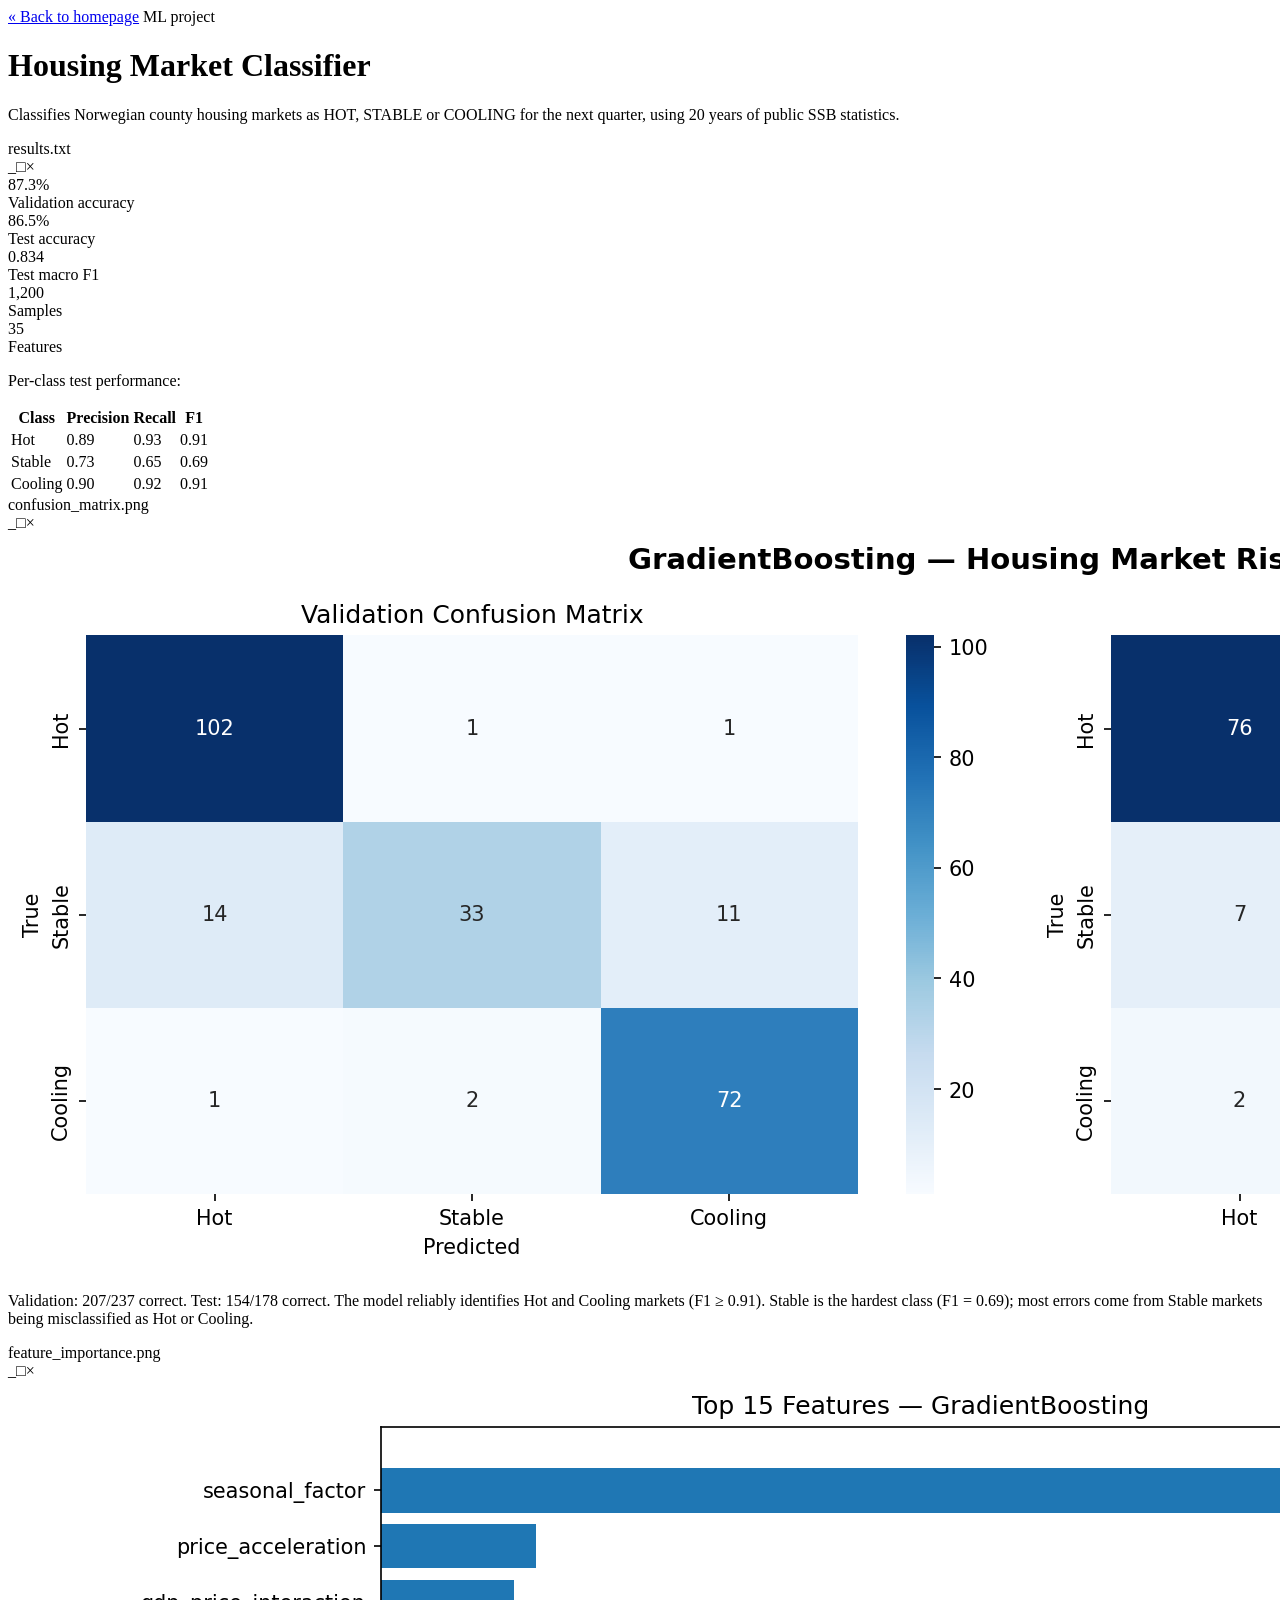
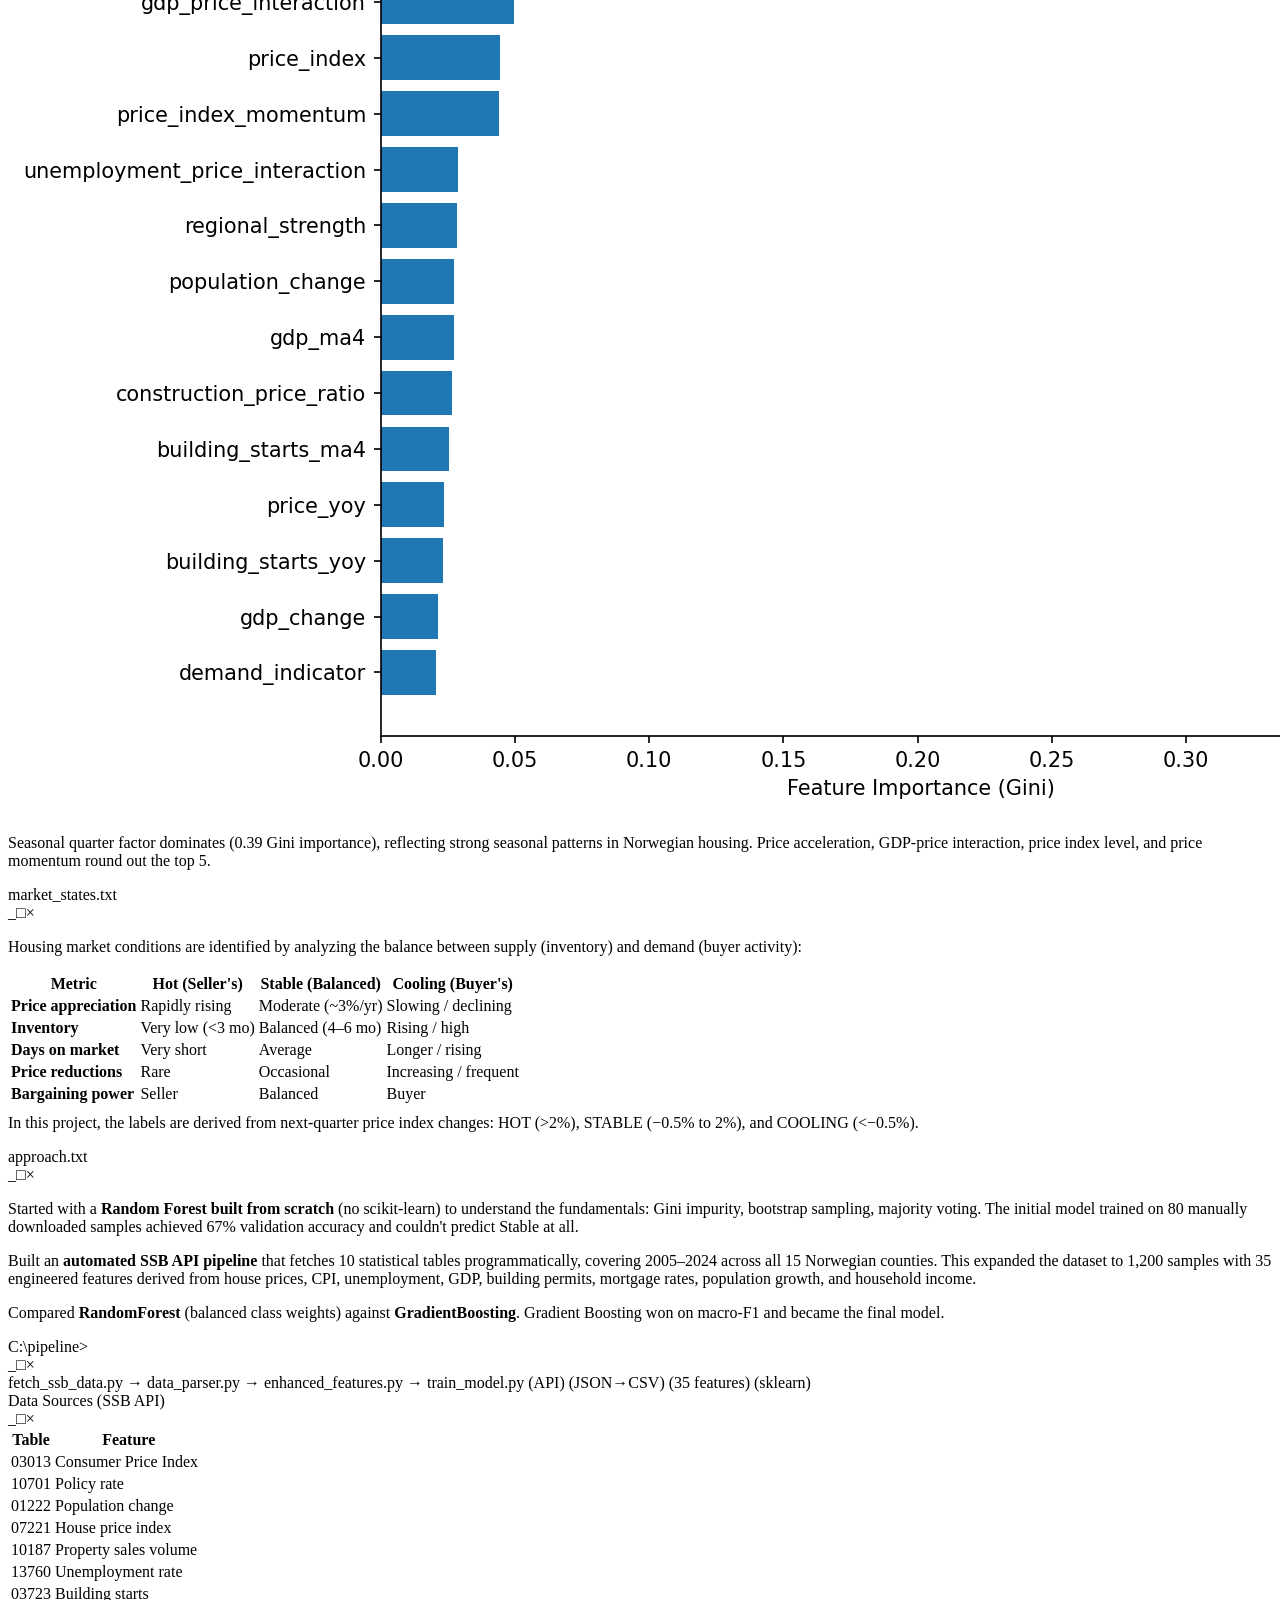
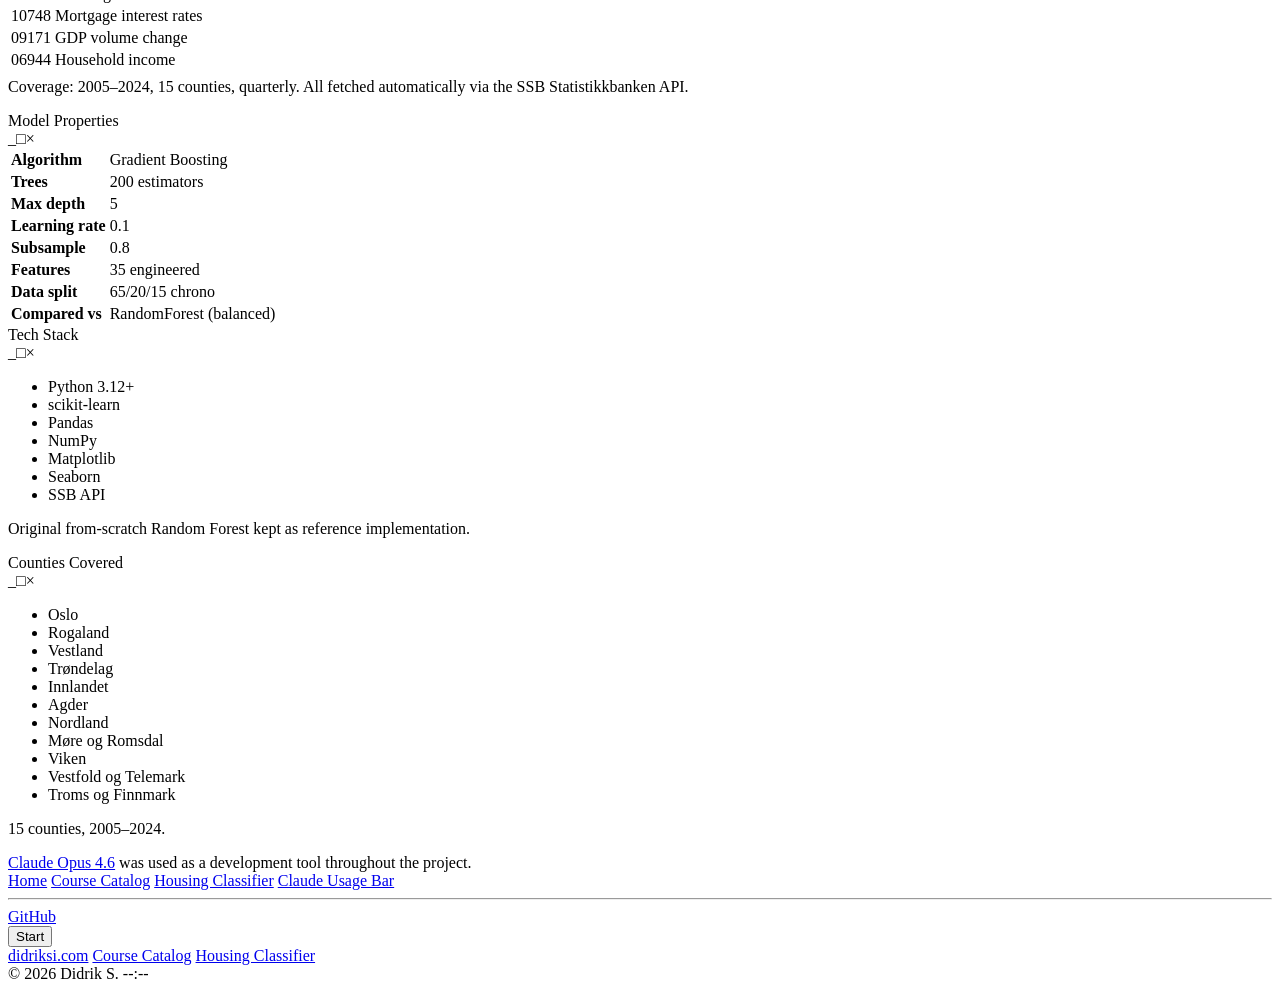
==== commit 5df0dd42: "Update bio, profile links and locations; remove em dashes Co-Authored-By: Claude Opus 5.5 <noreply@a" ====
--- a/landing/housingclassifier/index.html
+++ b/landing/housingclassifier/index.html
@@ -66,7 +66,7 @@
             <img src="img/confusion_matrix.png" alt="Confusion matrix showing validation and test results for GradientBoosting classifier" class="chart-img">
             <p class="caption">
                 Validation: 207/237 correct. Test: 154/178 correct. The model reliably identifies
-                Hot and Cooling markets (F1 &ge; 0.91). Stable is the hardest class (F1 = 0.69) &mdash;
+                Hot and Cooling markets (F1 &ge; 0.91). Stable is the hardest class (F1 = 0.69);
                 most errors come from Stable markets being misclassified as Hot or Cooling.
             </p>
         </div>
@@ -136,7 +136,7 @@
         <div class="window-body sunken">
             <p>
                 Started with a <b>Random Forest built from scratch</b> (no scikit-learn) to
-                understand the fundamentals &mdash; Gini impurity, bootstrap sampling, majority voting.
+                understand the fundamentals: Gini impurity, bootstrap sampling, majority voting.
                 The initial model trained on 80 manually downloaded samples achieved 67% validation
                 accuracy and couldn't predict Stable at all.
             </p>
@@ -148,7 +148,7 @@
                 mortgage rates, population growth, and household income.
             </p>
             <p>
-                Compared <b>RandomForest</b> (balanced class weights) against <b>GradientBoosting</b> &mdash;
+                Compared <b>RandomForest</b> (balanced class weights) against <b>GradientBoosting</b>.
                 Gradient Boosting won on macro-F1 and became the final model.
             </p>
         </div>
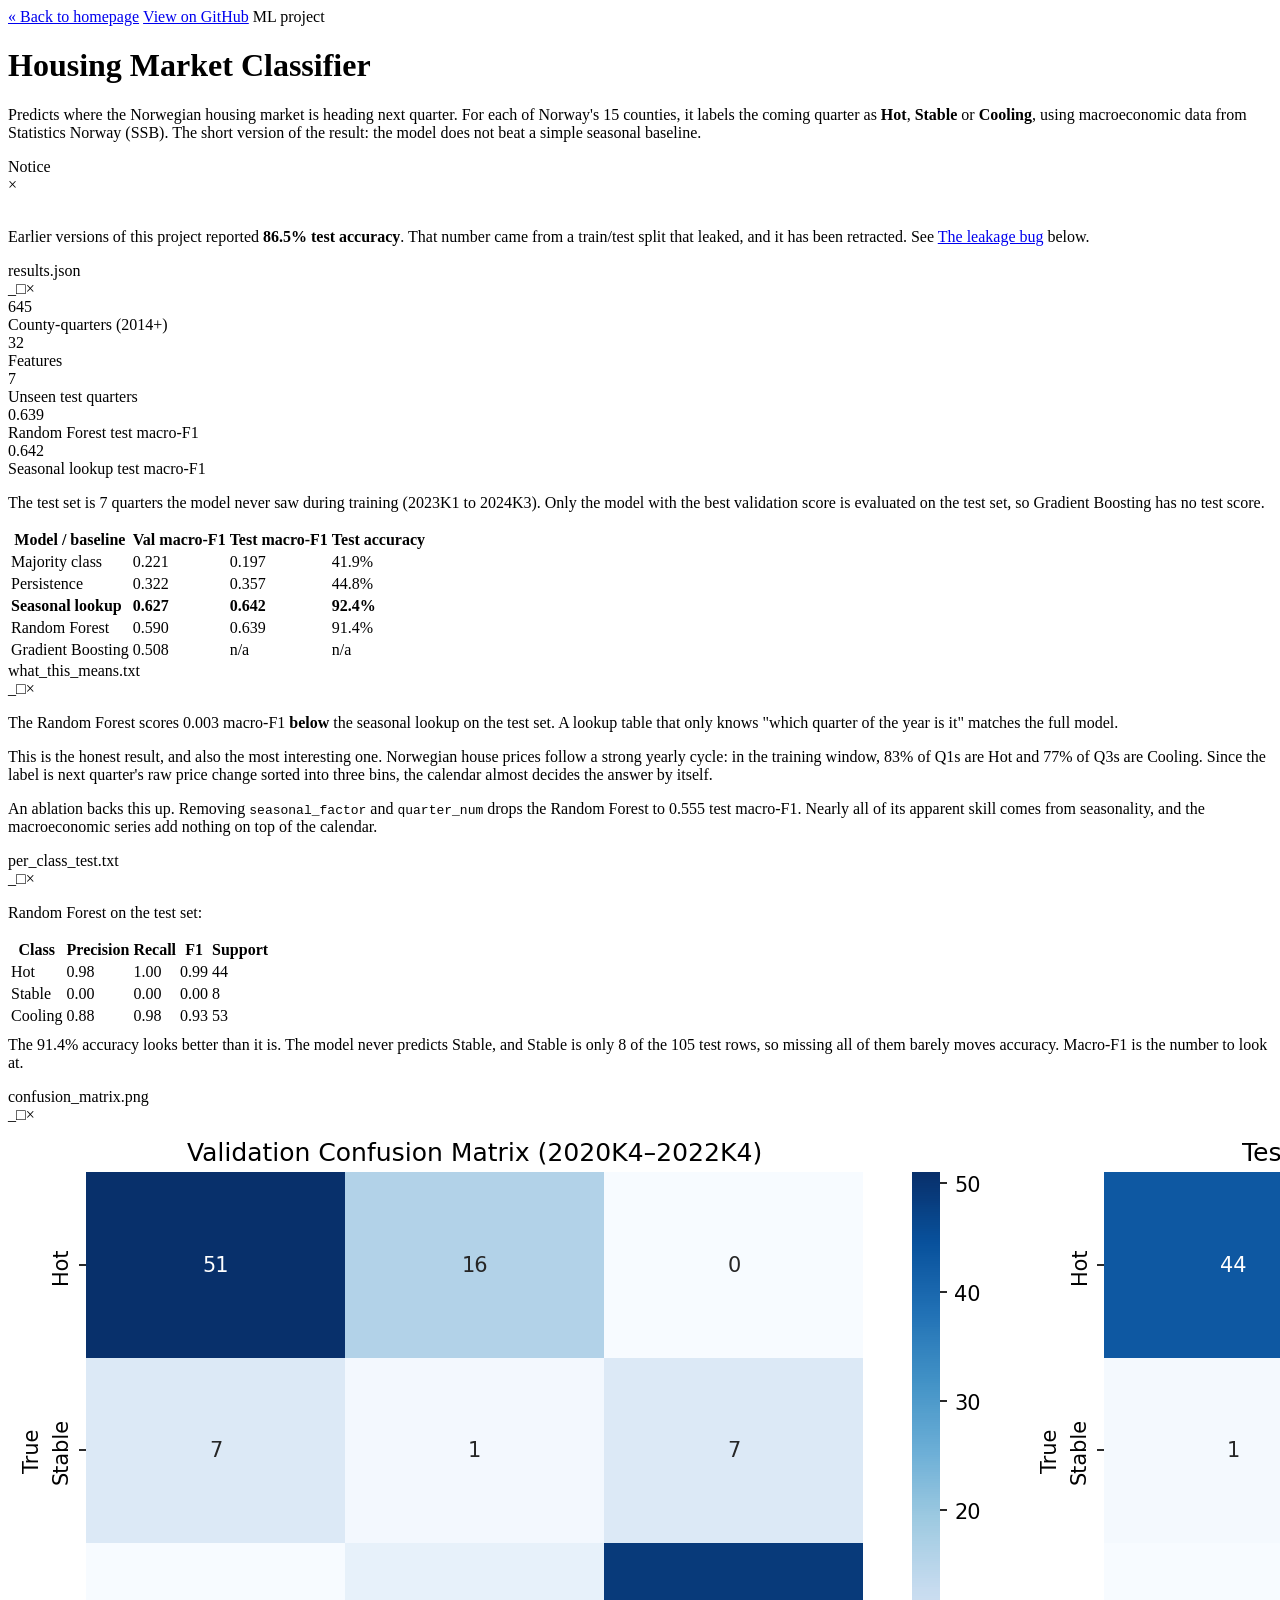
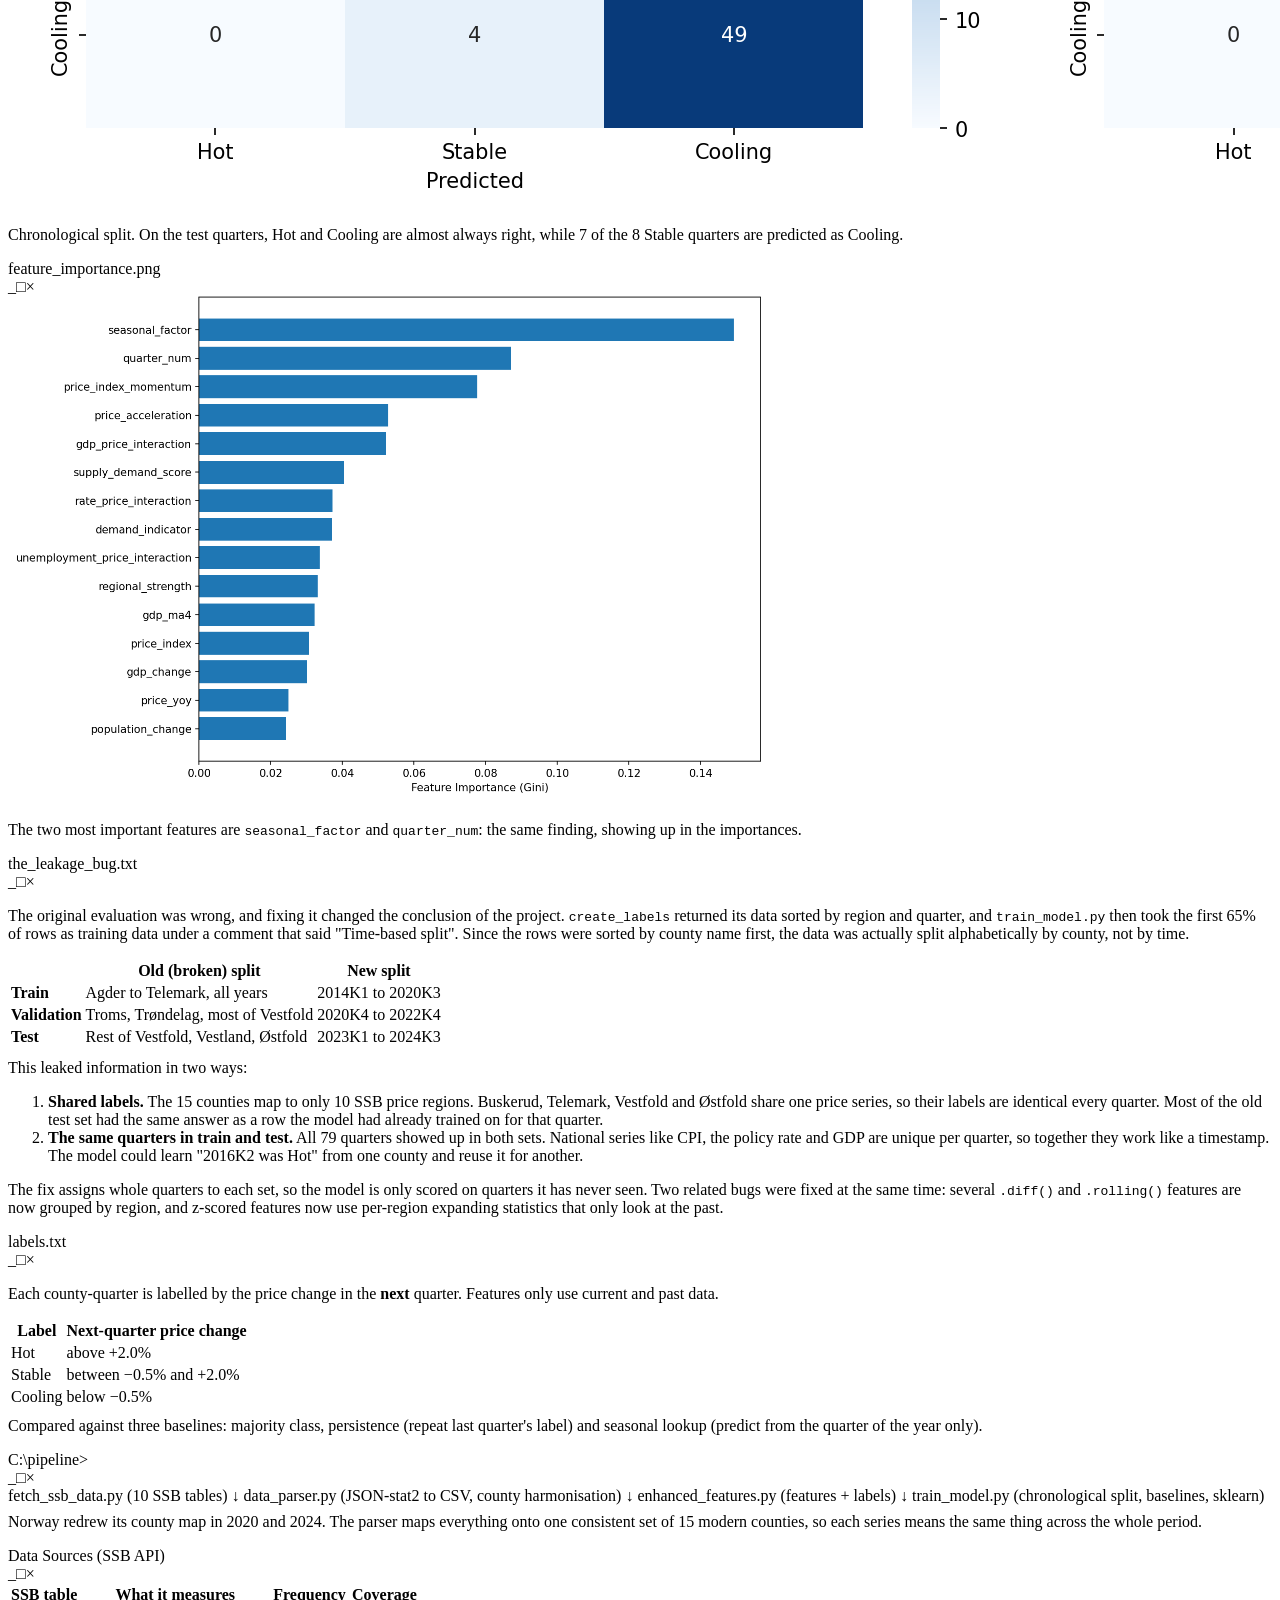
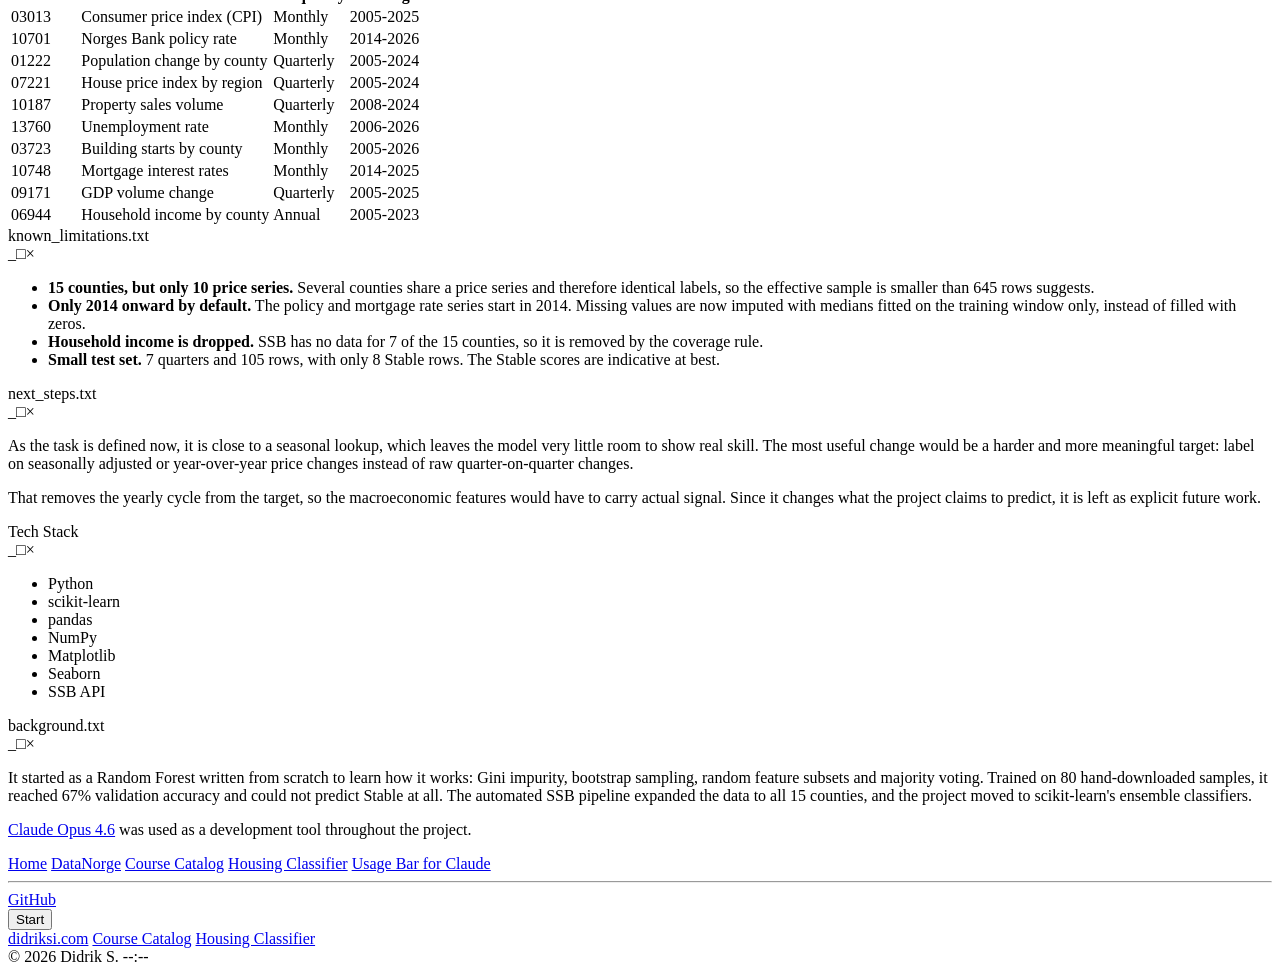
==== commit 9140a7a4: "Project cards with tool tags and repo links; rewrite Housing Classifier page - Cards: tool tags, Git" ====
--- a/landing/housingclassifier/index.html
+++ b/landing/housingclassifier/index.html
@@ -4,7 +4,7 @@
     <meta charset="UTF-8">
     <meta name="viewport" content="width=device-width, initial-scale=1.0">
     <title>Housing Market Classifier - Didrik Sivertsen</title>
-    <meta name="description" content="Classifying the Norwegian housing market as HOT, STABLE or COOLING with gradient boosting on SSB data.">
+    <meta name="description" content="Predicting next-quarter Norwegian housing market direction per county from SSB data, and why a seasonal baseline matches the model.">
     <link rel="icon" href="/assets/icons/chart.svg" type="image/svg+xml">
     <link rel="preconnect" href="https://fonts.googleapis.com">
     <link rel="preconnect" href="https://fonts.gstatic.com" crossorigin>
@@ -19,209 +19,312 @@
     <header class="page-head">
         <div class="toolbar">
             <a href="/" class="btn btn-sm">&laquo; Back to homepage</a>
+            <a href="https://github.com/disi910/HousingMarketClassifier" class="btn btn-sm" target="_blank" rel="noopener"><img src="/assets/icons/github.svg" alt="">View on GitHub</a>
             <span class="tag tag-navy">ML project</span>
         </div>
         <h1>Housing Market Classifier</h1>
-        <p class="lede">Classifies Norwegian county housing markets as HOT, STABLE or COOLING for the next quarter, using 20 years of public SSB statistics.</p>
+        <p class="lede">
+            Predicts where the Norwegian housing market is heading next quarter. For each of Norway's 15 counties,
+            it labels the coming quarter as <b>Hot</b>, <b>Stable</b> or <b>Cooling</b>, using macroeconomic data
+            from Statistics Norway (SSB). The short version of the result: the model does not beat a simple
+            seasonal baseline.
+        </p>
     </header>
+
+    <!-- Retraction notice -->
+    <section class="window notice" role="note">
+        <div class="title-bar">
+            <div class="title-bar-text"><img src="/assets/icons/info.svg" alt="">Notice</div>
+            <div class="title-bar-controls" aria-hidden="true"><span>×</span></div>
+        </div>
+        <div class="window-body">
+            <div class="dialog">
+                <img class="dialog-icon" src="/assets/icons/info.svg" alt="">
+                <p>
+                    Earlier versions of this project reported <b>86.5% test accuracy</b>. That number came from a
+                    train/test split that leaked, and it has been retracted. See <a href="#leakage">The leakage bug</a> below.
+                </p>
+            </div>
+        </div>
+    </section>
 
     <!-- Results -->
     <section class="window">
         <div class="title-bar">
-            <div class="title-bar-text"><img src="/assets/icons/chart.svg" alt="">results.txt</div>
+            <div class="title-bar-text"><img src="/assets/icons/chart.svg" alt="">results.json</div>
             <div class="title-bar-controls" aria-hidden="true"><span>_</span><span>□</span><span>×</span></div>
         </div>
         <div class="window-body">
             <div class="stats-row">
-                <div class="stat-box"><div class="num">87.3%</div><div class="label">Validation accuracy</div></div>
-                <div class="stat-box"><div class="num">86.5%</div><div class="label">Test accuracy</div></div>
-                <div class="stat-box"><div class="num">0.834</div><div class="label">Test macro F1</div></div>
-                <div class="stat-box"><div class="num">1,200</div><div class="label">Samples</div></div>
-                <div class="stat-box"><div class="num">35</div><div class="label">Features</div></div>
-            </div>
-
-            <p class="caption">Per-class test performance:</p>
-            <div class="table-wrap" style="max-width: 480px;">
-                <table class="list-view">
-                    <thead>
-                        <tr><th>Class</th><th>Precision</th><th>Recall</th><th>F1</th></tr>
-                    </thead>
-                    <tbody>
-                        <tr><td><span class="label-hot">Hot</span></td><td>0.89</td><td>0.93</td><td>0.91</td></tr>
-                        <tr><td><span class="label-stable">Stable</span></td><td>0.73</td><td>0.65</td><td>0.69</td></tr>
-                        <tr><td><span class="label-cooling">Cooling</span></td><td>0.90</td><td>0.92</td><td>0.91</td></tr>
-                    </tbody>
-                </table>
-            </div>
-        </div>
-    </section>
-
-    <!-- Confusion Matrix -->
-    <section class="window">
-        <div class="title-bar">
-            <div class="title-bar-text"><img src="/assets/icons/chart.svg" alt="">confusion_matrix.png</div>
-            <div class="title-bar-controls" aria-hidden="true"><span>_</span><span>□</span><span>×</span></div>
-        </div>
-        <div class="window-body">
-            <img src="img/confusion_matrix.png" alt="Confusion matrix showing validation and test results for GradientBoosting classifier" class="chart-img">
+                <div class="stat-box"><div class="num">645</div><div class="label">County-quarters (2014+)</div></div>
+                <div class="stat-box"><div class="num">32</div><div class="label">Features</div></div>
+                <div class="stat-box"><div class="num">7</div><div class="label">Unseen test quarters</div></div>
+                <div class="stat-box"><div class="num">0.639</div><div class="label">Random Forest test macro-F1</div></div>
+                <div class="stat-box"><div class="num">0.642</div><div class="label">Seasonal lookup test macro-F1</div></div>
+            </div>
+
             <p class="caption">
-                Validation: 207/237 correct. Test: 154/178 correct. The model reliably identifies
-                Hot and Cooling markets (F1 &ge; 0.91). Stable is the hardest class (F1 = 0.69);
-                most errors come from Stable markets being misclassified as Hot or Cooling.
-            </p>
-        </div>
-    </section>
-
-    <!-- Feature Importance -->
-    <section class="window">
-        <div class="title-bar">
-            <div class="title-bar-text"><img src="/assets/icons/chart.svg" alt="">feature_importance.png</div>
-            <div class="title-bar-controls" aria-hidden="true"><span>_</span><span>□</span><span>×</span></div>
-        </div>
-        <div class="window-body">
-            <img src="img/feature_importance.png" alt="Top 15 features by Gini importance for GradientBoosting model" class="chart-img">
-            <p class="caption">
-                Seasonal quarter factor dominates (0.39 Gini importance), reflecting strong
-                seasonal patterns in Norwegian housing. Price acceleration, GDP-price interaction,
-                price index level, and price momentum round out the top 5.
-            </p>
-        </div>
-    </section>
-
-    <!-- Market States -->
-    <section class="window">
-        <div class="title-bar">
-            <div class="title-bar-text"><img src="/assets/icons/notepad.svg" alt="">market_states.txt</div>
-            <div class="title-bar-controls" aria-hidden="true"><span>_</span><span>□</span><span>×</span></div>
-        </div>
-        <div class="window-body sunken">
-            <p>
-                Housing market conditions are identified by analyzing the balance between supply
-                (inventory) and demand (buyer activity):
+                The test set is 7 quarters the model never saw during training (2023K1 to 2024K3).
+                Only the model with the best validation score is evaluated on the test set, so Gradient Boosting has no test score.
             </p>
             <div class="table-wrap">
                 <table class="list-view">
                     <thead>
-                        <tr>
-                            <th>Metric</th>
-                            <th><span class="label-hot">Hot (Seller's)</span></th>
-                            <th><span class="label-stable">Stable (Balanced)</span></th>
-                            <th><span class="label-cooling">Cooling (Buyer's)</span></th>
-                        </tr>
+                        <tr><th>Model / baseline</th><th>Val macro-F1</th><th>Test macro-F1</th><th>Test accuracy</th></tr>
                     </thead>
                     <tbody>
-                        <tr><td><b>Price appreciation</b></td><td>Rapidly rising</td><td>Moderate (~3%/yr)</td><td>Slowing / declining</td></tr>
-                        <tr><td><b>Inventory</b></td><td>Very low (&lt;3 mo)</td><td>Balanced (4&ndash;6 mo)</td><td>Rising / high</td></tr>
-                        <tr><td><b>Days on market</b></td><td>Very short</td><td>Average</td><td>Longer / rising</td></tr>
-                        <tr><td><b>Price reductions</b></td><td>Rare</td><td>Occasional</td><td>Increasing / frequent</td></tr>
-                        <tr><td><b>Bargaining power</b></td><td>Seller</td><td>Balanced</td><td>Buyer</td></tr>
+                        <tr><td>Majority class</td><td>0.221</td><td>0.197</td><td>41.9%</td></tr>
+                        <tr><td>Persistence</td><td>0.322</td><td>0.357</td><td>44.8%</td></tr>
+                        <tr class="row-highlight"><td><b>Seasonal lookup</b></td><td><b>0.627</b></td><td><b>0.642</b></td><td><b>92.4%</b></td></tr>
+                        <tr><td>Random Forest</td><td>0.590</td><td>0.639</td><td>91.4%</td></tr>
+                        <tr><td>Gradient Boosting</td><td>0.508</td><td>n/a</td><td>n/a</td></tr>
                     </tbody>
                 </table>
             </div>
+        </div>
+    </section>
+
+    <!-- What this means -->
+    <section class="window">
+        <div class="title-bar">
+            <div class="title-bar-text"><img src="/assets/icons/notepad.svg" alt="">what_this_means.txt</div>
+            <div class="title-bar-controls" aria-hidden="true"><span>_</span><span>□</span><span>×</span></div>
+        </div>
+        <div class="window-body sunken">
+            <p>
+                The Random Forest scores 0.003 macro-F1 <b>below</b> the seasonal lookup on the test set. A lookup table
+                that only knows "which quarter of the year is it" matches the full model.
+            </p>
+            <p>
+                This is the honest result, and also the most interesting one. Norwegian house prices follow a strong
+                yearly cycle: in the training window, 83% of Q1s are Hot and 77% of Q3s are Cooling. Since the label is
+                next quarter's raw price change sorted into three bins, the calendar almost decides the answer by itself.
+            </p>
+            <p>
+                An ablation backs this up. Removing <code>seasonal_factor</code> and <code>quarter_num</code> drops the
+                Random Forest to 0.555 test macro-F1. Nearly all of its apparent skill comes from seasonality, and the
+                macroeconomic series add nothing on top of the calendar.
+            </p>
+        </div>
+    </section>
+
+    <!-- Per-class -->
+    <section class="window">
+        <div class="title-bar">
+            <div class="title-bar-text"><img src="/assets/icons/chart.svg" alt="">per_class_test.txt</div>
+            <div class="title-bar-controls" aria-hidden="true"><span>_</span><span>□</span><span>×</span></div>
+        </div>
+        <div class="window-body">
+            <p class="caption">Random Forest on the test set:</p>
+            <div class="table-wrap" style="max-width: 520px;">
+                <table class="list-view">
+                    <thead>
+                        <tr><th>Class</th><th>Precision</th><th>Recall</th><th>F1</th><th>Support</th></tr>
+                    </thead>
+                    <tbody>
+                        <tr><td><span class="label-hot">Hot</span></td><td>0.98</td><td>1.00</td><td>0.99</td><td>44</td></tr>
+                        <tr><td><span class="label-stable">Stable</span></td><td>0.00</td><td>0.00</td><td>0.00</td><td>8</td></tr>
+                        <tr><td><span class="label-cooling">Cooling</span></td><td>0.88</td><td>0.98</td><td>0.93</td><td>53</td></tr>
+                    </tbody>
+                </table>
+            </div>
             <p class="caption" style="margin-top: 8px;">
-                In this project, the labels are derived from next-quarter price index changes:
-                <span class="label-hot">HOT</span> (&gt;2%),
-                <span class="label-stable">STABLE</span> (&minus;0.5% to 2%), and
-                <span class="label-cooling">COOLING</span> (&lt;&minus;0.5%).
-            </p>
-        </div>
-    </section>
-
-    <!-- Approach -->
-    <section class="window">
-        <div class="title-bar">
-            <div class="title-bar-text"><img src="/assets/icons/notepad.svg" alt="">approach.txt</div>
+                The 91.4% accuracy looks better than it is. The model never predicts Stable, and Stable is only 8 of the
+                105 test rows, so missing all of them barely moves accuracy. Macro-F1 is the number to look at.
+            </p>
+        </div>
+    </section>
+
+        <section class="window">
+            <div class="title-bar">
+                <div class="title-bar-text"><img src="/assets/icons/chart.svg" alt="">confusion_matrix.png</div>
+                <div class="title-bar-controls" aria-hidden="true"><span>_</span><span>□</span><span>×</span></div>
+            </div>
+            <div class="window-body">
+                <img src="img/confusion_matrix.png" alt="Random Forest confusion matrices for validation (2020K4 to 2022K4) and test (2023K1 to 2024K3). On test, Hot and Cooling are almost always right and no Stable quarter is predicted correctly." class="chart-img">
+                <p class="caption">
+                    Chronological split. On the test quarters, Hot and Cooling are almost always right, while 7 of the 8
+                    Stable quarters are predicted as Cooling.
+                </p>
+            </div>
+        </section>
+        <section class="window">
+            <div class="title-bar">
+                <div class="title-bar-text"><img src="/assets/icons/chart.svg" alt="">feature_importance.png</div>
+                <div class="title-bar-controls" aria-hidden="true"><span>_</span><span>□</span><span>×</span></div>
+            </div>
+            <div class="window-body">
+                <img src="img/feature_importance.png" alt="Top 15 Random Forest features by Gini importance. seasonal_factor and quarter_num are the two most important." class="chart-img" style="max-width: 760px;">
+                <p class="caption">
+                    The two most important features are <code>seasonal_factor</code> and <code>quarter_num</code>:
+                    the same finding, showing up in the importances.
+                </p>
+            </div>
+        </section>
+
+    <!-- Leakage bug -->
+    <section class="window" id="leakage">
+        <div class="title-bar">
+            <div class="title-bar-text"><img src="/assets/icons/error.svg" alt="">the_leakage_bug.txt</div>
             <div class="title-bar-controls" aria-hidden="true"><span>_</span><span>□</span><span>×</span></div>
         </div>
         <div class="window-body sunken">
             <p>
-                Started with a <b>Random Forest built from scratch</b> (no scikit-learn) to
-                understand the fundamentals: Gini impurity, bootstrap sampling, majority voting.
-                The initial model trained on 80 manually downloaded samples achieved 67% validation
-                accuracy and couldn't predict Stable at all.
-            </p>
-            <p>
-                Built an <b>automated SSB API pipeline</b> that fetches 10 statistical tables
-                programmatically, covering 2005&ndash;2024 across all 15 Norwegian counties.
-                This expanded the dataset to 1,200 samples with 35 engineered features
-                derived from house prices, CPI, unemployment, GDP, building permits,
-                mortgage rates, population growth, and household income.
-            </p>
-            <p>
-                Compared <b>RandomForest</b> (balanced class weights) against <b>GradientBoosting</b>.
-                Gradient Boosting won on macro-F1 and became the final model.
-            </p>
-        </div>
-    </section>
-
-    <!-- Pipeline -->
-    <section class="window">
-        <div class="title-bar">
-            <div class="title-bar-text"><img src="/assets/icons/exe.svg" alt="">C:\pipeline&gt;</div>
-            <div class="title-bar-controls" aria-hidden="true"><span>_</span><span>□</span><span>×</span></div>
-        </div>
-        <div class="window-body">
-            <div class="pipeline">fetch_ssb_data.py  &rarr;  data_parser.py  &rarr;  enhanced_features.py  &rarr;  train_model.py
-     (API)             (JSON&rarr;CSV)         (35 features)           (sklearn)</div>
+                The original evaluation was wrong, and fixing it changed the conclusion of the project.
+                <code>create_labels</code> returned its data sorted by region and quarter, and <code>train_model.py</code>
+                then took the first 65% of rows as training data under a comment that said "Time-based split".
+                Since the rows were sorted by county name first, the data was actually split alphabetically by county, not by time.
+            </p>
+            <div class="table-wrap">
+                <table class="list-view">
+                    <thead>
+                        <tr><th></th><th>Old (broken) split</th><th>New split</th></tr>
+                    </thead>
+                    <tbody>
+                        <tr><td><b>Train</b></td><td>Agder to Telemark, all years</td><td>2014K1 to 2020K3</td></tr>
+                        <tr><td><b>Validation</b></td><td>Troms, Tr&oslash;ndelag, most of Vestfold</td><td>2020K4 to 2022K4</td></tr>
+                        <tr><td><b>Test</b></td><td>Rest of Vestfold, Vestland, &Oslash;stfold</td><td>2023K1 to 2024K3</td></tr>
+                    </tbody>
+                </table>
+            </div>
+            <p style="margin-top: 10px;">This leaked information in two ways:</p>
+            <ol class="plain-list">
+                <li>
+                    <b>Shared labels.</b> The 15 counties map to only 10 SSB price regions. Buskerud, Telemark, Vestfold and
+                    &Oslash;stfold share one price series, so their labels are identical every quarter. Most of the old test set
+                    had the same answer as a row the model had already trained on for that quarter.
+                </li>
+                <li>
+                    <b>The same quarters in train and test.</b> All 79 quarters showed up in both sets. National series like CPI,
+                    the policy rate and GDP are unique per quarter, so together they work like a timestamp. The model could learn
+                    "2016K2 was Hot" from one county and reuse it for another.
+                </li>
+            </ol>
+            <p>
+                The fix assigns whole quarters to each set, so the model is only scored on quarters it has never seen.
+                Two related bugs were fixed at the same time: several <code>.diff()</code> and <code>.rolling()</code> features
+                are now grouped by region, and z-scored features now use per-region expanding statistics that only look at the past.
+            </p>
         </div>
     </section>
 
     <div class="row row-2">
-        <section class="window">
-            <div class="title-bar">
-                <div class="title-bar-text"><img src="/assets/icons/globe.svg" alt="">Data Sources (SSB API)</div>
-                <div class="title-bar-controls" aria-hidden="true"><span>_</span><span>□</span><span>×</span></div>
-            </div>
-            <div class="window-body">
+        <!-- Labels -->
+        <section class="window">
+            <div class="title-bar">
+                <div class="title-bar-text"><img src="/assets/icons/notepad.svg" alt="">labels.txt</div>
+                <div class="title-bar-controls" aria-hidden="true"><span>_</span><span>□</span><span>×</span></div>
+            </div>
+            <div class="window-body">
+                <p class="caption">Each county-quarter is labelled by the price change in the <b>next</b> quarter. Features only use current and past data.</p>
                 <div class="table-wrap">
                     <table class="list-view">
-                        <thead><tr><th>Table</th><th>Feature</th></tr></thead>
+                        <thead><tr><th>Label</th><th>Next-quarter price change</th></tr></thead>
                         <tbody>
-                            <tr><td>03013</td><td>Consumer Price Index</td></tr>
-                            <tr><td>10701</td><td>Policy rate</td></tr>
-                            <tr><td>01222</td><td>Population change</td></tr>
-                            <tr><td>07221</td><td>House price index</td></tr>
-                            <tr><td>10187</td><td>Property sales volume</td></tr>
-                            <tr><td>13760</td><td>Unemployment rate</td></tr>
-                            <tr><td>03723</td><td>Building starts</td></tr>
-                            <tr><td>10748</td><td>Mortgage interest rates</td></tr>
-                            <tr><td>09171</td><td>GDP volume change</td></tr>
-                            <tr><td>06944</td><td>Household income</td></tr>
+                            <tr><td><span class="label-hot">Hot</span></td><td>above +2.0%</td></tr>
+                            <tr><td><span class="label-stable">Stable</span></td><td>between &minus;0.5% and +2.0%</td></tr>
+                            <tr><td><span class="label-cooling">Cooling</span></td><td>below &minus;0.5%</td></tr>
                         </tbody>
                     </table>
                 </div>
-                <p class="caption" style="margin-top: 6px;">
-                    Coverage: 2005&ndash;2024, 15 counties, quarterly.
-                    All fetched automatically via the SSB Statistikkbanken API.
-                </p>
-            </div>
-        </section>
-
-        <section class="window">
-            <div class="title-bar">
-                <div class="title-bar-text"><img src="/assets/icons/computer.svg" alt="">Model Properties</div>
-                <div class="title-bar-controls" aria-hidden="true"><span>_</span><span>□</span><span>×</span></div>
-            </div>
-            <div class="window-body">
-                <div class="table-wrap">
-                    <table class="list-view">
-                        <tbody>
-                            <tr><td><b>Algorithm</b></td><td>Gradient Boosting</td></tr>
-                            <tr><td><b>Trees</b></td><td>200 estimators</td></tr>
-                            <tr><td><b>Max depth</b></td><td>5</td></tr>
-                            <tr><td><b>Learning rate</b></td><td>0.1</td></tr>
-                            <tr><td><b>Subsample</b></td><td>0.8</td></tr>
-                            <tr><td><b>Features</b></td><td>35 engineered</td></tr>
-                            <tr><td><b>Data split</b></td><td>65/20/15 chrono</td></tr>
-                            <tr><td><b>Compared vs</b></td><td>RandomForest (balanced)</td></tr>
-                        </tbody>
-                    </table>
-                </div>
-            </div>
-        </section>
-    </div>
+                <p class="caption" style="margin-top: 8px;">
+                    Compared against three baselines: majority class, persistence (repeat last quarter's label)
+                    and seasonal lookup (predict from the quarter of the year only).
+                </p>
+            </div>
+        </section>
+
+        <!-- Pipeline -->
+        <section class="window">
+            <div class="title-bar">
+                <div class="title-bar-text"><img src="/assets/icons/exe.svg" alt="">C:\pipeline&gt;</div>
+                <div class="title-bar-controls" aria-hidden="true"><span>_</span><span>□</span><span>×</span></div>
+            </div>
+            <div class="window-body">
+                <div class="pipeline">fetch_ssb_data.py     (10 SSB tables)
+  &darr;
+data_parser.py        (JSON-stat2 to CSV,
+                       county harmonisation)
+  &darr;
+enhanced_features.py  (features + labels)
+  &darr;
+train_model.py        (chronological split,
+                       baselines, sklearn)</div>
+                <p class="caption" style="margin-top: 8px;">
+                    Norway redrew its county map in 2020 and 2024. The parser maps everything onto one consistent set of
+                    15 modern counties, so each series means the same thing across the whole period.
+                </p>
+            </div>
+        </section>
+    </div>
+
+    <!-- Data sources -->
+    <section class="window">
+        <div class="title-bar">
+            <div class="title-bar-text"><img src="/assets/icons/globe.svg" alt="">Data Sources (SSB API)</div>
+            <div class="title-bar-controls" aria-hidden="true"><span>_</span><span>□</span><span>×</span></div>
+        </div>
+        <div class="window-body">
+            <div class="table-wrap">
+                <table class="list-view">
+                    <thead>
+                        <tr><th>SSB table</th><th>What it measures</th><th>Frequency</th><th>Coverage</th></tr>
+                    </thead>
+                    <tbody>
+                        <tr><td>03013</td><td>Consumer price index (CPI)</td><td>Monthly</td><td>2005-2025</td></tr>
+                        <tr><td>10701</td><td>Norges Bank policy rate</td><td>Monthly</td><td>2014-2026</td></tr>
+                        <tr><td>01222</td><td>Population change by county</td><td>Quarterly</td><td>2005-2024</td></tr>
+                        <tr><td>07221</td><td>House price index by region</td><td>Quarterly</td><td>2005-2024</td></tr>
+                        <tr><td>10187</td><td>Property sales volume</td><td>Quarterly</td><td>2008-2024</td></tr>
+                        <tr><td>13760</td><td>Unemployment rate</td><td>Monthly</td><td>2006-2026</td></tr>
+                        <tr><td>03723</td><td>Building starts by county</td><td>Monthly</td><td>2005-2026</td></tr>
+                        <tr><td>10748</td><td>Mortgage interest rates</td><td>Monthly</td><td>2014-2025</td></tr>
+                        <tr><td>09171</td><td>GDP volume change</td><td>Quarterly</td><td>2005-2025</td></tr>
+                        <tr><td>06944</td><td>Household income by county</td><td>Annual</td><td>2005-2023</td></tr>
+                    </tbody>
+                </table>
+            </div>
+        </div>
+    </section>
 
     <div class="row row-2">
+        <!-- Limitations -->
+        <section class="window">
+            <div class="title-bar">
+                <div class="title-bar-text"><img src="/assets/icons/error.svg" alt="">known_limitations.txt</div>
+                <div class="title-bar-controls" aria-hidden="true"><span>_</span><span>□</span><span>×</span></div>
+            </div>
+            <div class="window-body sunken">
+                <ul class="plain-list">
+                    <li><b>15 counties, but only 10 price series.</b> Several counties share a price series and therefore identical labels, so the effective sample is smaller than 645 rows suggests.</li>
+                    <li><b>Only 2014 onward by default.</b> The policy and mortgage rate series start in 2014. Missing values are now imputed with medians fitted on the training window only, instead of filled with zeros.</li>
+                    <li><b>Household income is dropped.</b> SSB has no data for 7 of the 15 counties, so it is removed by the coverage rule.</li>
+                    <li><b>Small test set.</b> 7 quarters and 105 rows, with only 8 Stable rows. The Stable scores are indicative at best.</li>
+                </ul>
+            </div>
+        </section>
+
+        <!-- Next steps -->
+        <section class="window">
+            <div class="title-bar">
+                <div class="title-bar-text"><img src="/assets/icons/notepad.svg" alt="">next_steps.txt</div>
+                <div class="title-bar-controls" aria-hidden="true"><span>_</span><span>□</span><span>×</span></div>
+            </div>
+            <div class="window-body sunken">
+                <p>
+                    As the task is defined now, it is close to a seasonal lookup, which leaves the model very little room
+                    to show real skill. The most useful change would be a harder and more meaningful target: label on
+                    seasonally adjusted or year-over-year price changes instead of raw quarter-on-quarter changes.
+                </p>
+                <p>
+                    That removes the yearly cycle from the target, so the macroeconomic features would have to carry actual
+                    signal. Since it changes what the project claims to predict, it is left as explicit future work.
+                </p>
+            </div>
+        </section>
+    </div>
+
+    <div class="row row-2">
         <section class="window">
             <div class="title-bar">
                 <div class="title-bar-text"><img src="/assets/icons/folder.svg" alt="">Tech Stack</div>
@@ -229,54 +332,43 @@
             </div>
             <div class="window-body">
                 <ul class="chip-list">
-                    <li>Python 3.12+</li>
+                    <li>Python</li>
                     <li>scikit-learn</li>
-                    <li>Pandas</li>
+                    <li>pandas</li>
                     <li>NumPy</li>
                     <li>Matplotlib</li>
                     <li>Seaborn</li>
                     <li>SSB API</li>
                 </ul>
-                <p class="caption" style="margin-top: 8px;">Original from-scratch Random Forest kept as reference implementation.</p>
-            </div>
-        </section>
-        <section class="window">
-            <div class="title-bar">
-                <div class="title-bar-text"><img src="/assets/icons/globe.svg" alt="">Counties Covered</div>
-                <div class="title-bar-controls" aria-hidden="true"><span>_</span><span>□</span><span>×</span></div>
-            </div>
-            <div class="window-body">
-                <ul class="chip-list teal">
-                    <li>Oslo</li>
-                    <li>Rogaland</li>
-                    <li>Vestland</li>
-                    <li>Tr&oslash;ndelag</li>
-                    <li>Innlandet</li>
-                    <li>Agder</li>
-                    <li>Nordland</li>
-                    <li>M&oslash;re og Romsdal</li>
-                    <li>Viken</li>
-                    <li>Vestfold og Telemark</li>
-                    <li>Troms og Finnmark</li>
-                </ul>
-                <p class="caption" style="margin-top: 8px;">15 counties, 2005&ndash;2024.</p>
-            </div>
-        </section>
-    </div>
-
-    <section class="window">
-        <div class="window-body caption">
-            <a href="https://www.anthropic.com/claude">Claude Opus 4.6</a> was used as a development tool throughout the project.
-        </div>
-    </section>
+            </div>
+        </section>
+        <section class="window">
+            <div class="title-bar">
+                <div class="title-bar-text"><img src="/assets/icons/notepad.svg" alt="">background.txt</div>
+                <div class="title-bar-controls" aria-hidden="true"><span>_</span><span>□</span><span>×</span></div>
+            </div>
+            <div class="window-body sunken">
+                <p>
+                    It started as a Random Forest written from scratch to learn how it works: Gini impurity, bootstrap
+                    sampling, random feature subsets and majority voting. Trained on 80 hand-downloaded samples, it reached
+                    67% validation accuracy and could not predict Stable at all. The automated SSB pipeline expanded the data
+                    to all 15 counties, and the project moved to scikit-learn's ensemble classifiers.
+                </p>
+                <p class="caption">
+                    <a href="https://www.anthropic.com/claude">Claude Opus 4.6</a> was used as a development tool throughout the project.
+                </p>
+            </div>
+        </section>
+    </div>
 
 </main>
 
 <nav class="start-menu" id="start-menu" aria-label="Start menu">
     <a href="/"><img src="/assets/icons/computer.svg" alt="">Home</a>
+    <a href="/datanorge/"><img src="/assets/icons/map.svg" alt="">DataNorge</a>
     <a href="/coursecatalog/"><img src="/assets/icons/exe.svg" alt="">Course Catalog</a>
     <a href="/housingclassifier/"><img src="/assets/icons/chart.svg" alt="">Housing Classifier</a>
-    <a href="https://chromewebstore.google.com/detail/imblbfhdbdecholhjbagcjahdkhidneb?utm_source=item-share-cb" target="_blank" rel="noopener noreferrer"><img src="/assets/icons/globe.svg" alt="">Claude Usage Bar</a>
+    <a href="https://chromewebstore.google.com/detail/usage-bar-for-claude-limi/imblbfhdbdecholhjbagcjahdkhidneb" target="_blank" rel="noopener noreferrer"><img src="/assets/usage-bar-icon.png" alt="">Usage Bar for Claude</a>
     <hr>
     <a href="https://github.com/disi910" target="_blank" rel="noopener"><img src="/assets/icons/github.svg" alt="">GitHub</a>
 </nav>
